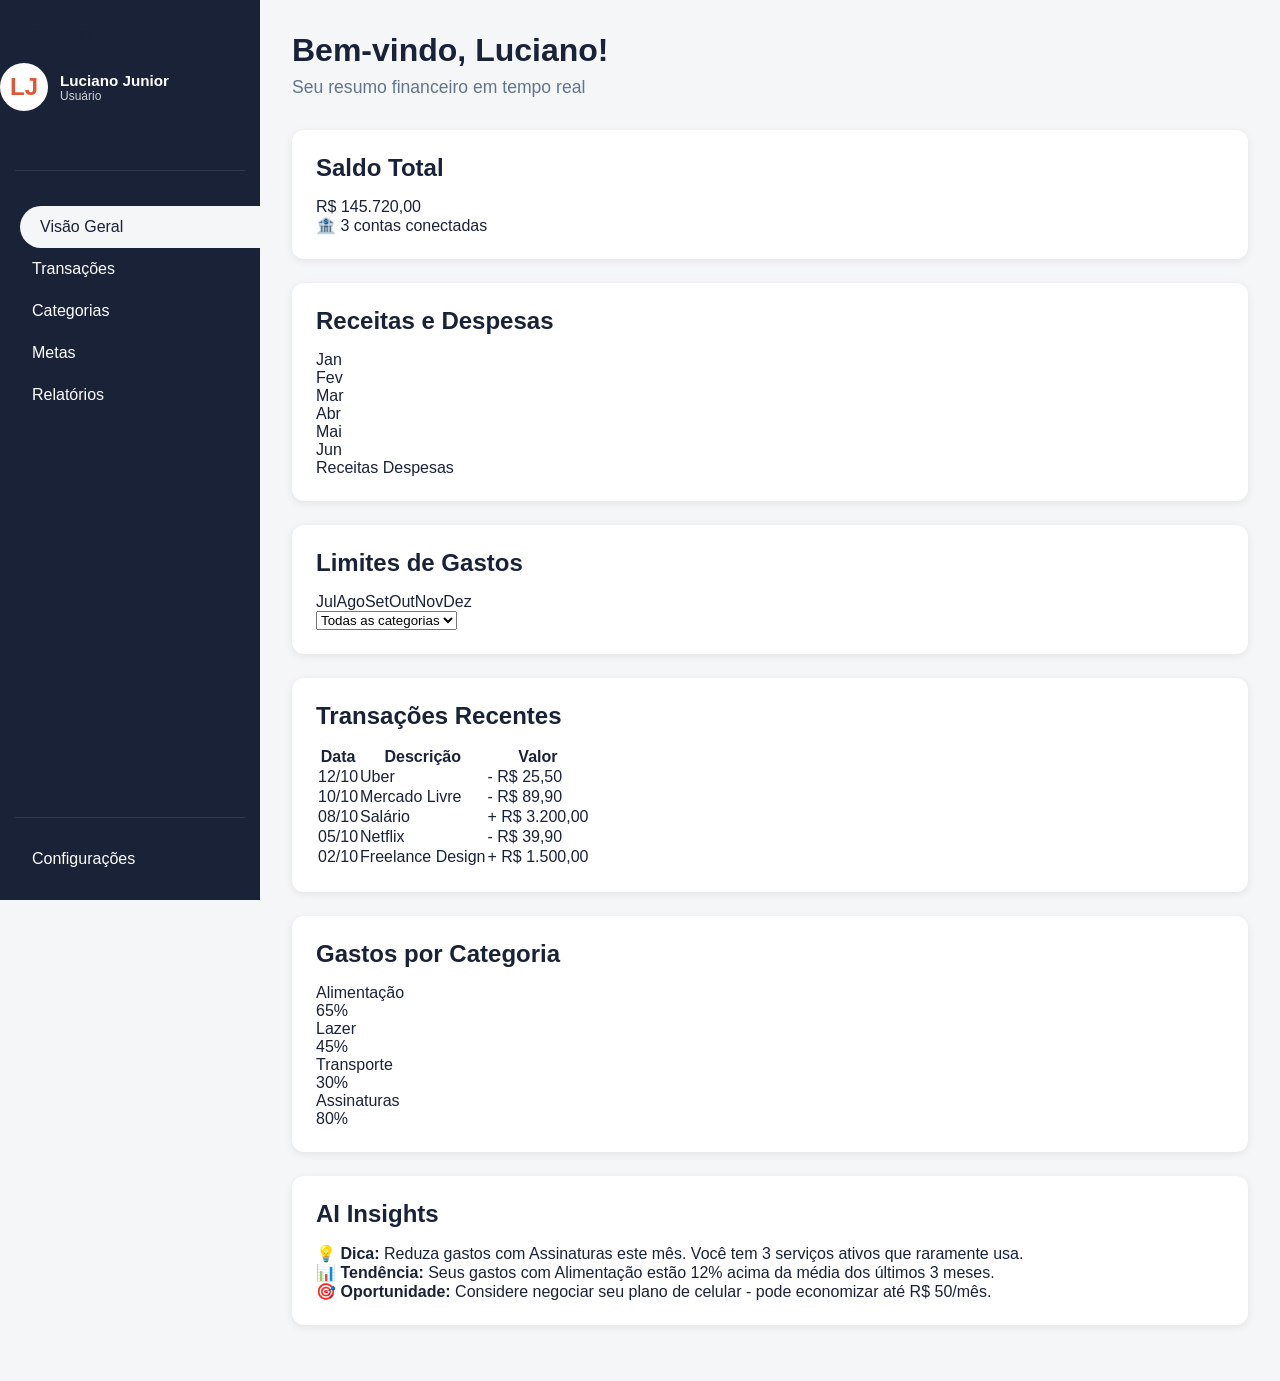
==== index.html @ 6bd1080a "menu completo" ====
<!DOCTYPE html>
<html lang="pt-BR">
<head>
    <meta charset="UTF-8">
    <meta name="viewport" content="width=device-width, initial-scale=1.0">
    <title>OrbitFin - Dashboard</title>
    <link rel='stylesheet' href='https://cdn-uicons.flaticon.com/2.1.0/uicons-bold-rounded/css/uicons-bold-rounded.css'>
    <link rel="stylesheet" href="css/style.css">
</head>
<body>
    <!-- Sidebar -->
    <aside class="sidebar">
        <div class="sidebar-top">
            <div class="logo-container">
                <h2>OrbitFin</h2>
            </div>
            <div class="user-profile">
                <div class="avatar">LJ</div>
                <div class="user-info">
                    <span class="name">Luciano Junior</span>
                    <span class="role">Usuário</span>
                </div>
            </div>
            <hr class="sidebar-divider">
            
            <!-- Menu Principal -->
            <nav class="main-nav">
                <ul>
                    <li><a href="index.html" class="ativo"><i class="fi fi-br-home"></i> Visão Geral</a></li>
                    <li><a href="transacoes.html"><i class="fi fi-br-wallet"></i> Transações</a></li>
                    <li><a href="categorias.html"><i class="fi fi-br-apps"></i> Categorias</a></li>
                    <li><a href="metas.html"><i class="fi fi-br-target"></i> Metas</a></li>
                    <li><a href="relatorios.html"><i class="fi fi-br-chart-line-up"></i> Relatórios</a></li>
                </ul>
            </nav>
        </div>

        <!-- Menu Inferior (Configurações isoladas) -->
        <div class="sidebar-bottom">
            <hr class="sidebar-divider">
            <nav class="footer-nav">
                <ul>
                    <li><a href="configuracoes.html"><i class="fi fi-br-settings"></i> Configurações</a></li>
                </ul>
            </nav>
        </div>
    </aside>

    <!-- Main Content -->
    <main class="content">
        <header class="welcome">
            <h1>Bem-vindo, Luciano!</h1>
            <p>Seu resumo financeiro em tempo real</p>
        </header>

        <!-- Upper Grid (3 columns) -->
        <div class="dashboard-grid">
            <!-- Card 1: Saldo Total -->
            <section class="card">
                <h2>Saldo Total</h2>
                <div class="card-content">
                    <div class="amount">R$ 145.720,00</div>
                    <div class="card-footer">
                        <div class="accounts-connected">
                            <span class="icon">🏦</span>
                            <span class="text">3 contas conectadas</span>
                        </div>
                    </div>
                </div>
            </section>

            <!-- Card 2: Receitas e Despesas (Mini Gráfico) -->
            <section class="card">
                <h2>Receitas e Despesas</h2>
                <div class="card-content">
                    <div class="mini-chart">
                        <div class="chart-bar" style="height: 60%;"></div>
                        <div class="chart-bar" style="height: 30%;"></div>
                        <div class="chart-bar" style="height: 80%;"></div>
                        <div class="chart-bar" style="height: 40%;"></div>
                        <div class="chart-bar" style="height: 70%;"></div>
                        <div class="chart-bar" style="height: 50%;"></div>
                        <div class="chart-label">Jan</div>
                        <div class="chart-label">Fev</div>
                        <div class="chart-label">Mar</div>
                        <div class="chart-label">Abr</div>
                        <div class="chart-label">Mai</div>
                        <div class="chart-label">Jun</div>
                    </div>
                    <div class="chart-legend">
                        <span class="legend-item receita">Receitas</span>
                        <span class="legend-item despesa">Despesas</span>
                    </div>
                </div>
            </section>

            <!-- Card 3: Limites de Gastos -->
            <section class="card">
                <h2>Limites de Gastos</h2>
                <div class="card-content">
                    <div class="mini-line-chart">
                        <div class="chart-point" style="bottom: 20%;"></div>
                        <div class="chart-point" style="bottom: 40%;"></div>
                        <div class="chart-point" style="bottom: 60%;"></div>
                        <div class="chart-point" style="bottom: 50%;"></div>
                        <div class="chart-point" style="bottom: 70%;"></div>
                        <div class="chart-point" style="bottom: 30%;"></div>
                    </div>
                    <div class="chart-labels">
                        <span>Jul</span><span>Ago</span><span>Set</span><span>Out</span><span>Nov</span><span>Dez</span>
                    </div>
                    <div class="category-selector">
                        <select>
                            <option value="todas">Todas as categorias</option>
                            <option value="alimentacao">Alimentação</option>
                            <option value="transporte">Transporte</option>
                            <option value="lazer">Lazer</option>
                        </select>
                    </div>
                </div>
            </section>
        </div>

        <!-- Lower Grid (3 columns / blocos) -->
        <div class="dashboard-grid">
            <!-- Card 4: Transações Recentes -->
            <section class="card">
                <h2>Transações Recentes</h2>
                <div class="card-content">
                    <table class="transactions-table">
                        <thead>
                            <tr>
                                <th>Data</th>
                                <th>Descrição</th>
                                <th>Valor</th>
                            </tr>
                        </thead>
                        <tbody>
                            <tr>
                                <td>12/10</td>
                                <td>Uber</td>
                                <td class="valor-negativo">- R$ 25,50</td>
                            </tr>
                            <tr>
                                <td>10/10</td>
                                <td>Mercado Livre</td>
                                <td class="valor-negativo">- R$ 89,90</td>
                            </tr>
                            <tr>
                                <td>08/10</td>
                                <td>Salário</td>
                                <td class="valor-positivo">+ R$ 3.200,00</td>
                            </tr>
                            <tr>
                                <td>05/10</td>
                                <td>Netflix</td>
                                <td class="valor-negativo">- R$ 39,90</td>
                            </tr>
                            <tr>
                                <td>02/10</td>
                                <td>Freelance Design</td>
                                <td class="valor-positivo">+ R$ 1.500,00</td>
                            </tr>
                        </tbody>
                    </table>
                </div>
            </section>

            <!-- Card 5: Gastos por Categoria -->
            <section class="card">
                <h2>Gastos por Categoria</h2>
                <div class="card-content">
                    <div class="progress-category">
                        <div class="category-label">Alimentação</div>
                        <div class="progress-bar">
                            <div class="progress-fill" style="width: 65%;"></div>
                        </div>
                        <div class="progress-percentage">65%</div>
                    </div>
                    <div class="progress-category">
                        <div class="category-label">Lazer</div>
                        <div class="progress-bar">
                            <div class="progress-fill" style="width: 45%;"></div>
                        </div>
                        <div class="progress-percentage">45%</div>
                    </div>
                    <div class="progress-category">
                        <div class="category-label">Transporte</div>
                        <div class="progress-bar">
                            <div class="progress-fill" style="width: 30%;"></div>
                        </div>
                        <div class="progress-percentage">30%</div>
                    </div>
                    <div class="progress-category">
                        <div class="category-label">Assinaturas</div>
                        <div class="progress-bar">
                            <div class="progress-fill" style="width: 80%;"></div>
                        </div>
                        <div class="progress-percentage">80%</div>
                    </div>
                </div>
            </section>

            <!-- Card 6: AI Insights - Destaque -->
            <section class="card ai-insights">
                <h2>AI Insights</h2>
                <div class="card-content">
                    <p>💡 <strong>Dica:</strong> Reduza gastos com Assinaturas este mês. Você tem 3 serviços ativos que raramente usa.</p>
                    <p>📊 <strong>Tendência:</strong> Seus gastos com Alimentação estão 12% acima da média dos últimos 3 meses.</p>
                    <p>🎯 <strong>Oportunidade:</strong> Considere negociar seu plano de celular - pode economizar até R$ 50/mês.</p>
                </div>
            </section>
        </div>
    </main>
</body>
</html>
---- css/style.css ----
:root {
    --primaria: #E05638;      /* Terracota */
    --secundaria: #1A2238;    /* Azul Marinho */
    --fundo: #F4F6F8;         /* Cinza Claro */
    --branco: #FFFFFF;
    --cinza-claro: #A0AEC0;   /* Cinza claro para links inativos */
}

* {
    margin: 0;
    padding: 0;
    box-sizing: border-box;
}

body {
    display: flex;
    min-height: 100vh;
    background-color: var(--fundo);
    color: var(--secundaria);
    font-family: 'Segoe UI', Tahoma, Geneva, Verdana, sans-serif;
}

/* Sidebar - CORREÇÃO DO LAYOUT */
.sidebar {
    width: 260px;
    position: fixed;
    top: 0;
    left: 0;
    height: 100vh;
    background-color: var(--secundaria);
    display: flex;
    flex-direction: column;
    justify-content: space-between;
    padding: 20px 0;
}

/* Sidebar Top - Logo, Perfil e Menu Principal */
.sidebar-top {
    display: flex;
    flex-direction: column;
    gap: 15px;
}

/* Perfil do Usuário */
.sidebar-top .user-profile {
    display: flex;
    align-items: center;
    gap: 0.75rem;
    margin-bottom: 1.5rem;
}
.sidebar-top .user-profile .avatar {
    width: 48px;
    height: 48px;
    border-radius: 50%;
    background-color: var(--branco);
    display: flex;
    align-items: center;
    justify-content: center;
    color: var(--primaria);
    font-weight: bold;
    font-size: 1.5rem;
}
.sidebar-top .user-profile .user-info {
    display: flex;
    flex-direction: column;
}
.sidebar-top .user-profile .user-info .name {
    font-weight: 600;
    color: var(--branco);
    font-size: 0.95rem;
}
.sidebar-top .user-profile .user-info .role {
    font-size: 0.75rem;
    color: var(--branco);
    opacity: 0.8;
}

/* Divisor da Sidebar */
.sidebar-divider {
    border: none;
    height: 1px;
    background-color: rgba(255,255,255,0.1);
    margin: 20px 15px;
}

/* Menu Principal */
.sidebar-top .main-nav {
    width: 100%;
}
.sidebar-top .main-nav ul {
    list-style: none;
    padding: 0;
    margin: 0;
    width: 100%;
}
.sidebar-top .main-nav li {
    margin-bottom: 0;
}
.sidebar-top .main-nav a {
    display: flex;
    align-items: center;
    gap: 12px;
    color: var(--branco);
    text-decoration: none;
    font-weight: 500;
    font-size: 1rem;
    padding: 12px 20px;
    transition: background-color 0.2s, opacity 0.2s;
    width: 100%;
    box-sizing: border-box;
}
.sidebar-top .main-nav a:hover {
    background-color: rgba(255,255,255,0.1);
    border-radius: 30px 0 0 30px;
}

/* ITEM ATIVO - EFEITE DE RECORTE EDGE-TO-EDGE */
.sidebar-top .main-nav a.ativo {
    background-color: var(--fundo); /* MESMA COR DO BODY */
    color: var(--secundaria);       /* TEXTO E ICONE AZUL MARINHO */
    border-radius: 30px 0 0 30px;  /* ARREDONDADO ESQUERDA, RETO DIREITA */
    margin-left: 20px;              /* MARGEM PARA NAO COLAR NA BORDA ESQUERDA */
    padding: 12px 20px;             /* PADDING INTERNO */
    width: calc(100% - 20px);       /* LARGURA AJUSTADA PARA COMPENSAR MARGEM */
    display: block;
}

/* ICONE DO ITEM ATIVO */
.sidebar-top .main-nav a.ativo::before {
    color: var(--secundaria);
}

/* Sidebar Bottom - Configurações Isolada */
.sidebar-bottom {
    display: flex;
    flex-direction: column;
    padding: 0;
}
.sidebar-bottom .footer-nav {
    width: 100%;
}
.sidebar-bottom .footer-nav ul {
    list-style: none;
    padding: 0;
    margin: 0;
    width: 100%;
}
.sidebar-bottom .footer-nav li {
    margin-bottom: 0;
}
.sidebar-bottom .footer-nav a {
    display: flex;
    align-items: center;
    gap: 12px;
    color: var(--branco);
    text-decoration: none;
    font-weight: 500;
    font-size: 1rem;
    padding: 12px 20px;
    border-radius: 30px 0 0 30px;
    transition: background-color 0.2s, opacity 0.2s;
    width: 100%;
    box-sizing: border-box;
}
.sidebar-bottom .footer-nav a:hover {
    background-color: rgba(255,255,255,0.1);
}

/* Conteúdo Principal - CORREÇÃO DA SOBREPOSICAO */
.content {
    flex: 1;
    margin-left: 260px; /* MARGEM IGUAL A LARGURA DA SIDEBAR */
    padding: 2rem;
    width: calc(100% - 260px);
    box-sizing: border-box;
}

/* Cabeçalho de boas-vindas */
.welcome {
    margin-bottom: 2rem;
}
.welcome h1 {
    font-size: 2rem;
    color: var(--secundaria);
    margin-bottom: 0.5rem;
}
.welcome p {
    color: #64748b; /* cinza médio para subtítulo */
    font-size: 1.1rem;
}

/* Cards genéricos */
.card {
    background: var(--branco);
    border-radius: 12px;
    box-shadow: 0 2px 8px rgba(0,0,0,0.08);
    padding: 1.5rem;
    margin-bottom: 1.5rem;
}
.card h2 {
    color: var(--secundaria);
    margin-bottom: 1rem;
    font-size: 1.5rem;
}

/* Botão Primário */
.btn-primary {
    display: inline-block;
    padding: 0.75rem 1.5rem;
    background-color: var(--primaria);
    color: var(--branco);
    border-radius: 8px;
    font-weight: 600;
    cursor: pointer;
    text-decoration: none;
    transition: background-color 0.2s, transform 0.1s;
}
.btn-primary:hover {
    background-color: #d0482e;
    transform: translateY(-2px);
}

/* Responsividade básica */
@media (max-width: 768px) {
    .sidebar {
        width: 200px;
    }
    .content {
        margin-left: 200px;
        width: calc(100% - 200px);
        padding: 1.5rem;
    }
    .sidebar-top,
    .sidebar-bottom {
        padding-left: 0;
        padding-right: 0;
    }
    .sidebar-top .main-nav a.ativo {
        margin-left: 15px;
        padding: 10px 15px;
        width: calc(100% - 15px);
    }
    .sidebar-top .main-nav a:hover,
    .sidebar-bottom .footer-nav a:hover {
        border-radius: 30px 0 0 30px;
    }
}
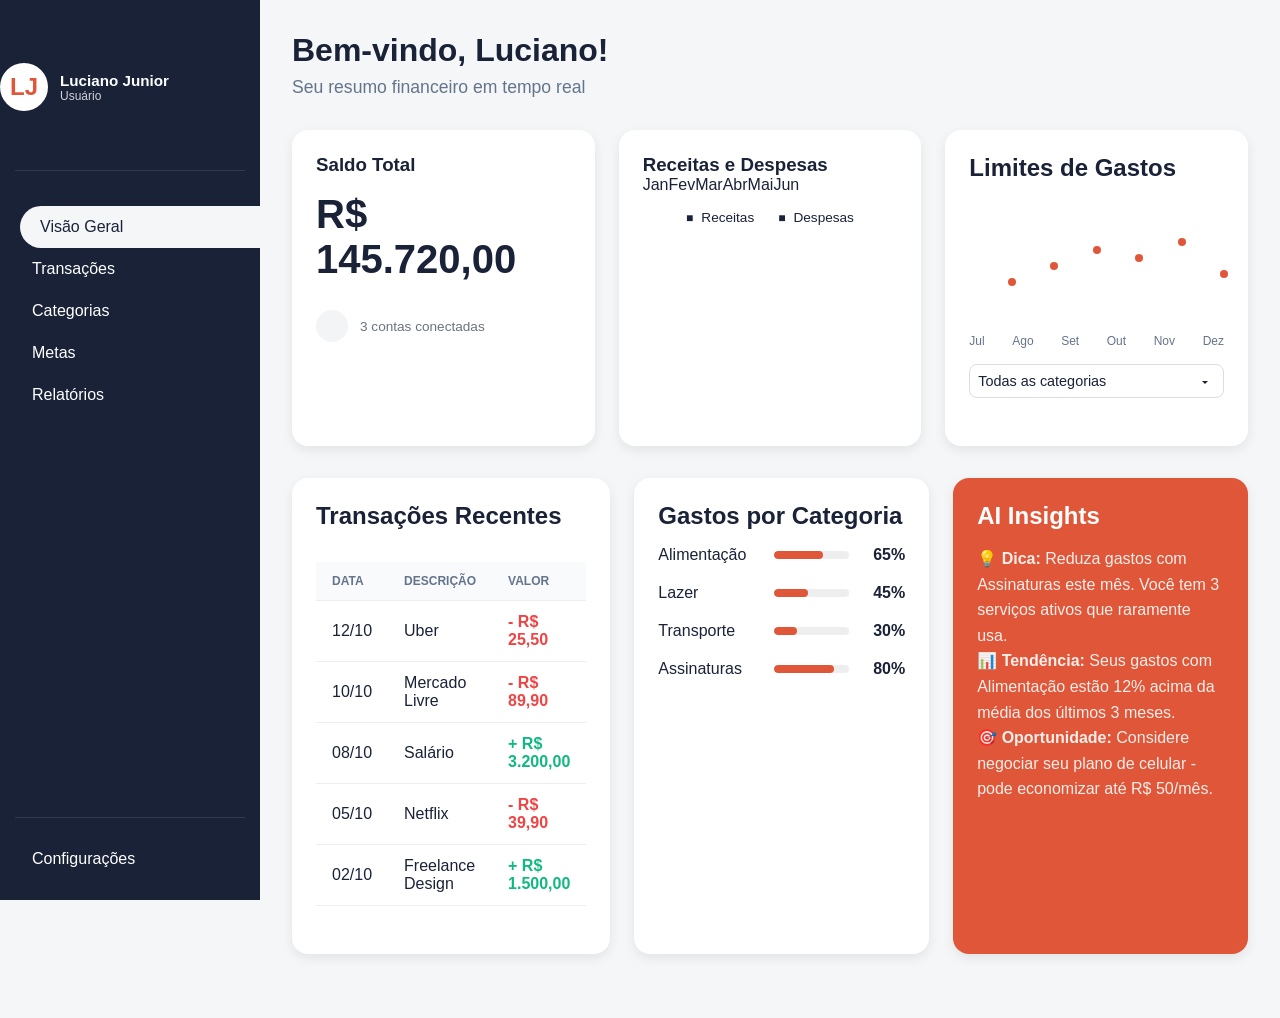
==== commit cfedb59c: "salto total do visão geral" ====
--- a/index.html
+++ b/index.html
@@ -56,42 +56,48 @@
         <!-- Upper Grid (3 columns) -->
         <div class="dashboard-grid">
             <!-- Card 1: Saldo Total -->
-            <section class="card">
-                <h2>Saldo Total</h2>
-                <div class="card-content">
-                    <div class="amount">R$ 145.720,00</div>
-                    <div class="card-footer">
-                        <div class="accounts-connected">
-                            <span class="icon">🏦</span>
-                            <span class="text">3 contas conectadas</span>
-                        </div>
-                    </div>
-                </div>
-            </section>
-
-            <!-- Card 2: Receitas e Despesas (Mini Gráfico) -->
-            <section class="card">
-                <h2>Receitas e Despesas</h2>
-                <div class="card-content">
-                    <div class="mini-chart">
-                        <div class="chart-bar" style="height: 60%;"></div>
-                        <div class="chart-bar" style="height: 30%;"></div>
-                        <div class="chart-bar" style="height: 80%;"></div>
-                        <div class="chart-bar" style="height: 40%;"></div>
-                        <div class="chart-bar" style="height: 70%;"></div>
-                        <div class="chart-bar" style="height: 50%;"></div>
-                        <div class="chart-label">Jan</div>
-                        <div class="chart-label">Fev</div>
-                        <div class="chart-label">Mar</div>
-                        <div class="chart-label">Abr</div>
-                        <div class="chart-label">Mai</div>
-                        <div class="chart-label">Jun</div>
-                    </div>
-                    <div class="chart-legend">
-                        <span class="legend-item receita">Receitas</span>
-                        <span class="legend-item despesa">Despesas</span>
-                    </div>
-                </div>
+            <section class="card saldo-total-card">
+                <h3>Saldo Total</h3>
+                <p class="valor">R$ 145.720,00</p>
+                <div class="bancos-conectados">
+                    <div class="banco-badge">
+                        <i class="fi fi-br-wallet"></i>
+                    </div>
+                    <span class="texto-contas">3 contas conectadas</span>
+                </div>
+                <!-- Barra divisoria laranja de ponta a ponta -->
+                <div class="card-bottom-bar"></div>
+            </section>
+
+            <!-- Card 2: Receitas e Despesas -->
+            <section class="card chart-card">
+                <h3>Receitas e Despesas</h3>
+                
+                <!-- Área do Gráfico de Barras -->
+                <div class="chart-container">
+                    <div class="bars-wrapper">
+                        <!-- Barras simuladas para os meses -->
+                        <div class="bar-group"><div class="bar receita" style="height: 70%;"></div><div class="bar despesa" style="height: 40%;"></div></div>
+                        <div class="bar-group"><div class="bar receita" style="height: 50%;"></div><div class="bar despesa" style="height: 30%;"></div></div>
+                        <div class="bar-group"><div class="bar receita" style="height: 90%;"></div><div class="bar despesa" style="height: 60%;"></div></div>
+                        <div class="bar-group"><div class="bar receita" style="height: 60%;"></div><div class="bar despesa" style="height: 45%;"></div></div>
+                        <div class="bar-group"><div class="bar receita" style="height: 80%;"></div><div class="bar despesa" style="height: 50%;"></div></div>
+                        <div class="bar-group"><div class="bar receita" style="height: 65%;"></div><div class="bar despesa" style="height: 35%;"></div></div>
+                    </div>
+                    <!-- Legenda dos meses posicionada corretamente abaixo das barras -->
+                    <div class="chart-months">
+                        <span>Jan</span><span>Fev</span><span>Mar</span><span>Abr</span><span>Mai</span><span>Jun</span>
+                    </div>
+                </div>
+
+                <!-- Legenda de Cores -->
+                <div class="chart-legend">
+                    <div class="legend-item"><span class="dot receita-dot"></span> Receitas</div>
+                    <div class="legend-item"><span class="dot despesa-dot"></span> Despesas</div>
+                </div>
+
+                <!-- Barra inferior padrão do OrbitFin -->
+                <div class="card-bottom-bar"></div>
             </section>
 
             <!-- Card 3: Limites de Gastos -->
--- a/css/style.css
+++ b/css/style.css
@@ -4,6 +4,9 @@
     --fundo: #F4F6F8;         /* Cinza Claro */
     --branco: #FFFFFF;
     --cinza-claro: #A0AEC0;   /* Cinza claro para links inativos */
+    --cinza-escuro: #64748b;  /* Cinza médio para texto secundário */
+    --verde: #10B981;         /* Verde para valores positivos */
+    --vermelho: #EF4444;      /* Vermelho para valores negativos */
 }
 
 * {
@@ -185,42 +188,257 @@
     margin-bottom: 0.5rem;
 }
 .welcome p {
-    color: #64748b; /* cinza médio para subtítulo */
+    color: var(--cinza-escuro);
     font-size: 1.1rem;
 }
 
 /* Cards genéricos */
 .card {
     background: var(--branco);
-    border-radius: 12px;
-    box-shadow: 0 2px 8px rgba(0,0,0,0.08);
+    border-radius: 16px;
+    box-shadow: 0 4px 12px rgba(0,0,0,0.08);
     padding: 1.5rem;
     margin-bottom: 1.5rem;
+    height: 100%;
+    display: flex;
+    flex-direction: column;
 }
 .card h2 {
     color: var(--secundaria);
     margin-bottom: 1rem;
     font-size: 1.5rem;
-}
-
-/* Botão Primário */
-.btn-primary {
-    display: inline-block;
-    padding: 0.75rem 1.5rem;
+    display: flex;
+    align-items: center;
+    gap: 0.5rem;
+}
+
+/* AI Insights Card - Destaque com cor primária */
+.card.ai-insights {
+    background: var(--primaria);
+    color: var(--branco);
+}
+.card.ai-insights h2 {
+    color: var(--branco);
+}
+.card.ai-insights p {
+    color: var(--branco);
+    opacity: 0.9;
+    line-height: 1.6;
+}
+
+/* Dashboard Grid */
+.dashboard-grid {
+    display: grid;
+    grid-template-columns: repeat(3, 1fr);
+    gap: 24px;
+    margin-bottom: 2rem;
+}
+
+/* Card Content */
+.card-content {
+    flex: 1;
+    display: flex;
+    flex-direction: column;
+}
+
+/* Card 1: Saldo Total - ESTILOS SIMPLIFICADOS SOLICITADOS */
+.saldo-total-card .valor {
+    font-size: 2.5rem;
+    font-weight: bold;
+    color: var(--secundaria);
+    margin: 1rem 0;
+}
+.bancos-conectados {
+    display: flex;
+    align-items: center;
+    gap: 12px;
+    margin-top: 12px;
+}
+.banco-badge {
+    width: 32px;
+    height: 32px;
+    border-radius: 50%;
+    background-color: #F3F4F6;
+    display: flex;
+    align-items: center;
+    justify-content: center;
+    color: #1A2238;
+    font-size: 0.9rem;
+}
+.banco-badge i {
+    display: flex;
+    align-items: center;
+    justify-content: center;
+    line-height: 1;
+}
+.texto-contas {
+    font-size: 0.85rem;
+    color: #6B7280;
+    font-weight: 500;
+}
+
+/* Card 2: Mini Gráfico de Barras */
+.mini-chart {
+    display: flex;
+    height: 80px;
+    gap: 4px;
+    align-items: flex-end;
+    margin: 1.5rem 0;
+}
+.chart-bar {
     background-color: var(--primaria);
-    color: var(--branco);
+    flex: 1;
+    border-radius: 4px 4px 0 0;
+}
+.chart-label {
+    text-align: center;
+    font-size: 0.75rem;
+    color: var(--cinza-escuro);
+    margin-top: 0.5rem;
+    flex: 1;
+}
+.chart-legend {
+    display: flex;
+    justify-content: center;
+    gap: 1.5rem;
+    margin-top: 1rem;
+    font-size: 0.85rem;
+}
+.legend-item {
+    display: flex;
+    align-items: center;
+    gap: 0.25rem;
+}
+.legend-item.receita {
+    color: var(--verde);
+}
+.legend-item.despesa {
+    color: var(--vermelho);
+}
+.legend-item::before {
+    content: "■";
+    font-size: 0.75rem;
+}
+
+/* Card 3: Mini Gráfico de Linha */
+.mini-line-chart {
+    position: relative;
+    height: 80px;
+    margin: 1.5rem 0;
+}
+.chart-point {
+    position: absolute;
+    left: 0;
+    width: 8px;
+    height: 8px;
+    background-color: var(--primaria);
+    border-radius: 50%;
+    transform: translateX(-50%);
+}
+.chart-point:nth-child(1) { left: 16.66%; }
+.chart-point:nth-child(2) { left: 33.33%; }
+.chart-point:nth-child(3) { left: 50%; }
+.chart-point:nth-child(4) { left: 66.66%; }
+.chart-point:nth-child(5) { left: 83.33%; }
+.chart-point:nth-child(6) { left: 100%; }
+.chart-labels {
+    display: flex;
+    justify-content: space-between;
+    margin-top: 0.5rem;
+    font-size: 0.75rem;
+    color: var(--cinza-escuro);
+}
+.category-selector {
+    margin-top: 1rem;
+}
+.category-selector select {
+    width: 100%;
+    padding: 0.5rem;
+    border: 1px solid #ddd;
     border-radius: 8px;
+    background-color: var(--branco);
+    color: var(--secundaria);
+    font-size: 0.9rem;
+    appearance: none;
+    background-image: url("data:image/svg+xml,%3Csvg xmlns='http://www.w3.org/2000/svg' width='12' height='12' viewBox='0 0 12 12'%3E%3Cpath fill='%231A2238' d='M6 9l3-3H3z'/%3E%3C/svg%3E");
+    background-repeat: no-repeat;
+    background-position: right 0.75rem center;
+    background-size: 0.75rem;
+}
+
+/* Card 4: Transações Recentes */
+.transactions-table {
+    width: 100%;
+    border-collapse: collapse;
+    margin-top: 1rem;
+}
+.transactions-table th,
+.transactions-table td {
+    padding: 0.75rem 1rem;
+    text-align: left;
+    border-bottom: 1px solid #eee;
+}
+.transactions-table th {
+    background-color: #f8fafc;
     font-weight: 600;
-    cursor: pointer;
-    text-decoration: none;
-    transition: background-color 0.2s, transform 0.1s;
-}
-.btn-primary:hover {
-    background-color: #d0482e;
-    transform: translateY(-2px);
+    color: var(--cinza-escuro);
+    text-transform: uppercase;
+    font-size: 0.75rem;
+}
+.transactions-table tbody tr:hover {
+    background-color: #f8fafc;
+}
+.transactions-table .valor-positivo {
+    color: var(--verde);
+    font-weight: 600;
+}
+.transactions-table .valor-negativo {
+    color: var(--vermelho);
+    font-weight: 600;
+}
+
+/* Card 5: Gastos por Categoria */
+.progress-category {
+    display: flex;
+    align-items: center;
+    margin-bottom: 1.25rem;
+}
+.progress-category:last-child {
+    margin-bottom: 0;
+}
+.category-label {
+    min-width: 100px;
+    font-weight: 500;
+    color: var(--secundaria);
+}
+.progress-bar {
+    flex: 1;
+    height: 8px;
+    background-color: #eee;
+    border-radius: 4px;
+    overflow: hidden;
+    margin: 0 1rem;
+}
+.progress-fill {
+    height: 100%;
+    background-color: var(--primaria);
+    border-radius: 4px;
+    transition: width 0.3s ease;
+}
+.progress-percentage {
+    min-width: 40px;
+    text-align: right;
+    font-weight: 600;
+    color: var(--secundaria);
 }
 
 /* Responsividade básica */
+@media (max-width: 1024px) {
+    .dashboard-grid {
+        grid-template-columns: repeat(2, 1fr);
+    }
+}
+
 @media (max-width: 768px) {
     .sidebar {
         width: 200px;
@@ -230,6 +448,9 @@
         width: calc(100% - 200px);
         padding: 1.5rem;
     }
+    .dashboard-grid {
+        grid-template-columns: 1fr;
+    }
     .sidebar-top,
     .sidebar-bottom {
         padding-left: 0;
@@ -244,4 +465,10 @@
     .sidebar-bottom .footer-nav a:hover {
         border-radius: 30px 0 0 30px;
     }
+    .amount {
+        font-size: 2rem;
+    }
+    .saldo-total-card .valor {
+        font-size: 2rem;
+    }
 }
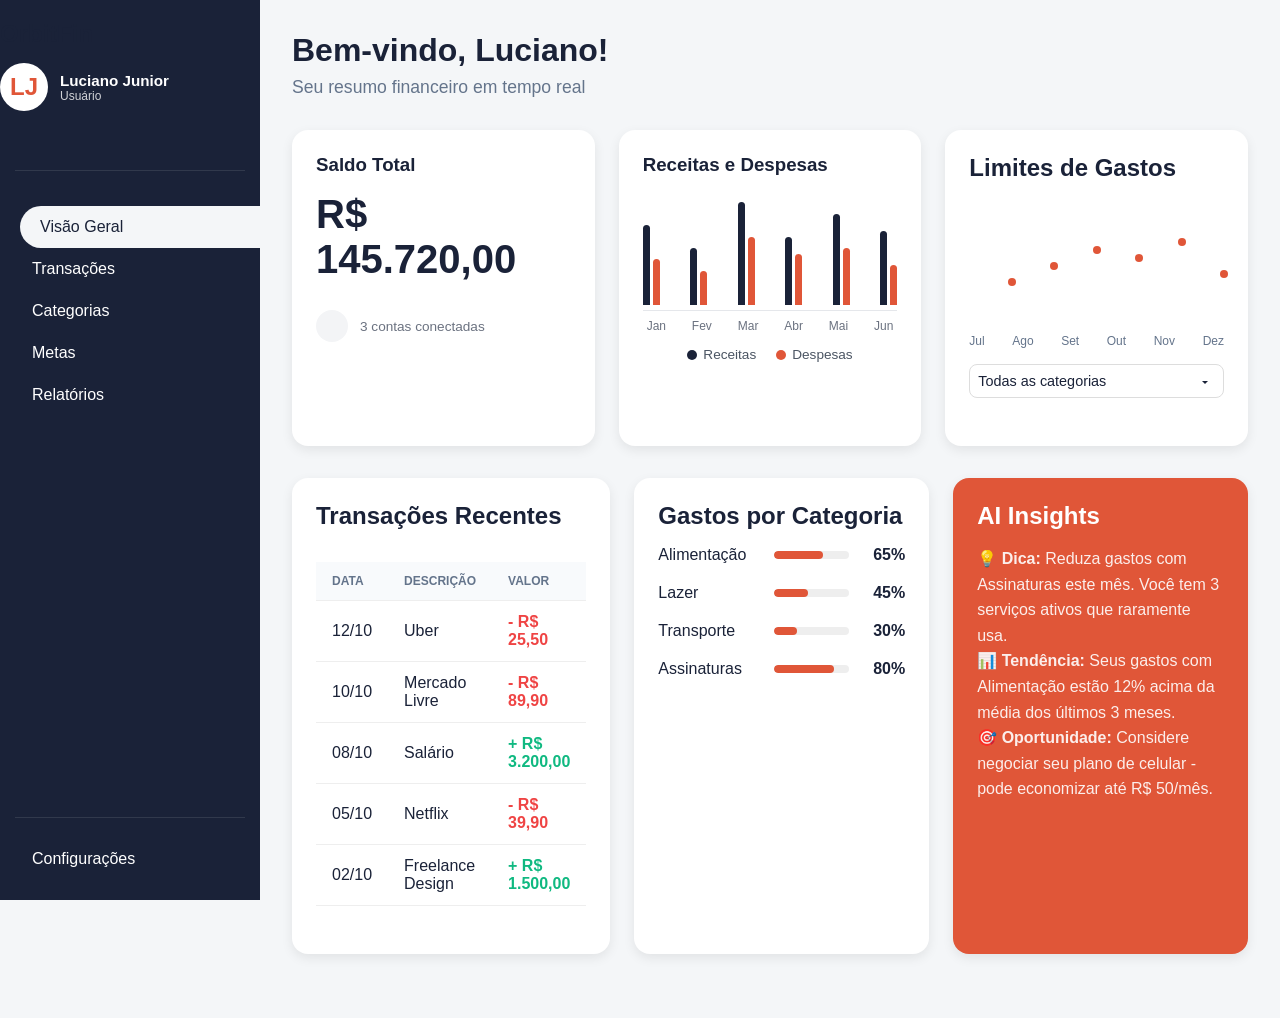
==== commit 6506af57: "reiceita e despesas em visão" ====
--- a/index.html
+++ b/index.html
@@ -73,10 +73,8 @@
             <section class="card chart-card">
                 <h3>Receitas e Despesas</h3>
                 
-                <!-- Área do Gráfico de Barras -->
                 <div class="chart-container">
                     <div class="bars-wrapper">
-                        <!-- Barras simuladas para os meses -->
                         <div class="bar-group"><div class="bar receita" style="height: 70%;"></div><div class="bar despesa" style="height: 40%;"></div></div>
                         <div class="bar-group"><div class="bar receita" style="height: 50%;"></div><div class="bar despesa" style="height: 30%;"></div></div>
                         <div class="bar-group"><div class="bar receita" style="height: 90%;"></div><div class="bar despesa" style="height: 60%;"></div></div>
@@ -84,19 +82,16 @@
                         <div class="bar-group"><div class="bar receita" style="height: 80%;"></div><div class="bar despesa" style="height: 50%;"></div></div>
                         <div class="bar-group"><div class="bar receita" style="height: 65%;"></div><div class="bar despesa" style="height: 35%;"></div></div>
                     </div>
-                    <!-- Legenda dos meses posicionada corretamente abaixo das barras -->
                     <div class="chart-months">
                         <span>Jan</span><span>Fev</span><span>Mar</span><span>Abr</span><span>Mai</span><span>Jun</span>
                     </div>
                 </div>
 
-                <!-- Legenda de Cores -->
                 <div class="chart-legend">
                     <div class="legend-item"><span class="dot receita-dot"></span> Receitas</div>
                     <div class="legend-item"><span class="dot despesa-dot"></span> Despesas</div>
                 </div>
 
-                <!-- Barra inferior padrão do OrbitFin -->
                 <div class="card-bottom-bar"></div>
             </section>
 
--- a/css/style.css
+++ b/css/style.css
@@ -277,50 +277,70 @@
     font-weight: 500;
 }
 
-/* Card 2: Mini Gráfico de Barras */
-.mini-chart {
-    display: flex;
-    height: 80px;
-    gap: 4px;
+/* Card 2: Receitas e Despesas - CORREÇÃO URGENTE DO GRÁFICO */
+.chart-card {
+    position: relative;
+    padding-bottom: 36px !important;
+    overflow: hidden;
+}
+.chart-container {
+    margin-top: 15px;
+}
+.bars-wrapper {
+    display: flex;
+    justify-content: space-between;
     align-items: flex-end;
-    margin: 1.5rem 0;
-}
-.chart-bar {
-    background-color: var(--primaria);
-    flex: 1;
+    height: 120px;
+    padding-bottom: 5px;
+    border-bottom: 1px solid #E5E7EB;
+}
+.bar-group {
+    display: flex;
+    gap: 3px;
+    align-items: flex-end;
+    height: 100%;
+}
+.bar {
+    width: 7px;
     border-radius: 4px 4px 0 0;
 }
-.chart-label {
-    text-align: center;
+.bar.receita {
+    background-color: #1A2238;
+}
+.bar.despesa {
+    background-color: #E05638;
+}
+.chart-months {
+    display: flex;
+    justify-content: space-between;
     font-size: 0.75rem;
-    color: var(--cinza-escuro);
-    margin-top: 0.5rem;
-    flex: 1;
+    color: #6B7280;
+    margin-top: 8px;
+    padding: 0 4px;
 }
 .chart-legend {
     display: flex;
+    gap: 20px;
+    margin-top: 14px;
     justify-content: center;
-    gap: 1.5rem;
-    margin-top: 1rem;
     font-size: 0.85rem;
+    color: #4B5563;
 }
 .legend-item {
     display: flex;
     align-items: center;
-    gap: 0.25rem;
-}
-.legend-item.receita {
-    color: var(--verde);
-}
-.legend-item.despesa {
-    color: var(--vermelho);
-}
-.legend-item::before {
-    content: "■";
-    font-size: 0.75rem;
-}
-
-/* Card 3: Mini Gráfico de Linha */
+    gap: 6px;
+}
+.dot {
+    width: 10px;
+    height: 10px;
+    border-radius: 50%;
+    display: inline-block;
+}
+.receita-dot { background-color: #1A2238; }
+.despesa-dot { background-color: #E05638; }
+
+/* Card 3: Limites de Gastos */
 .mini-line-chart {
     position: relative;
     height: 80px;
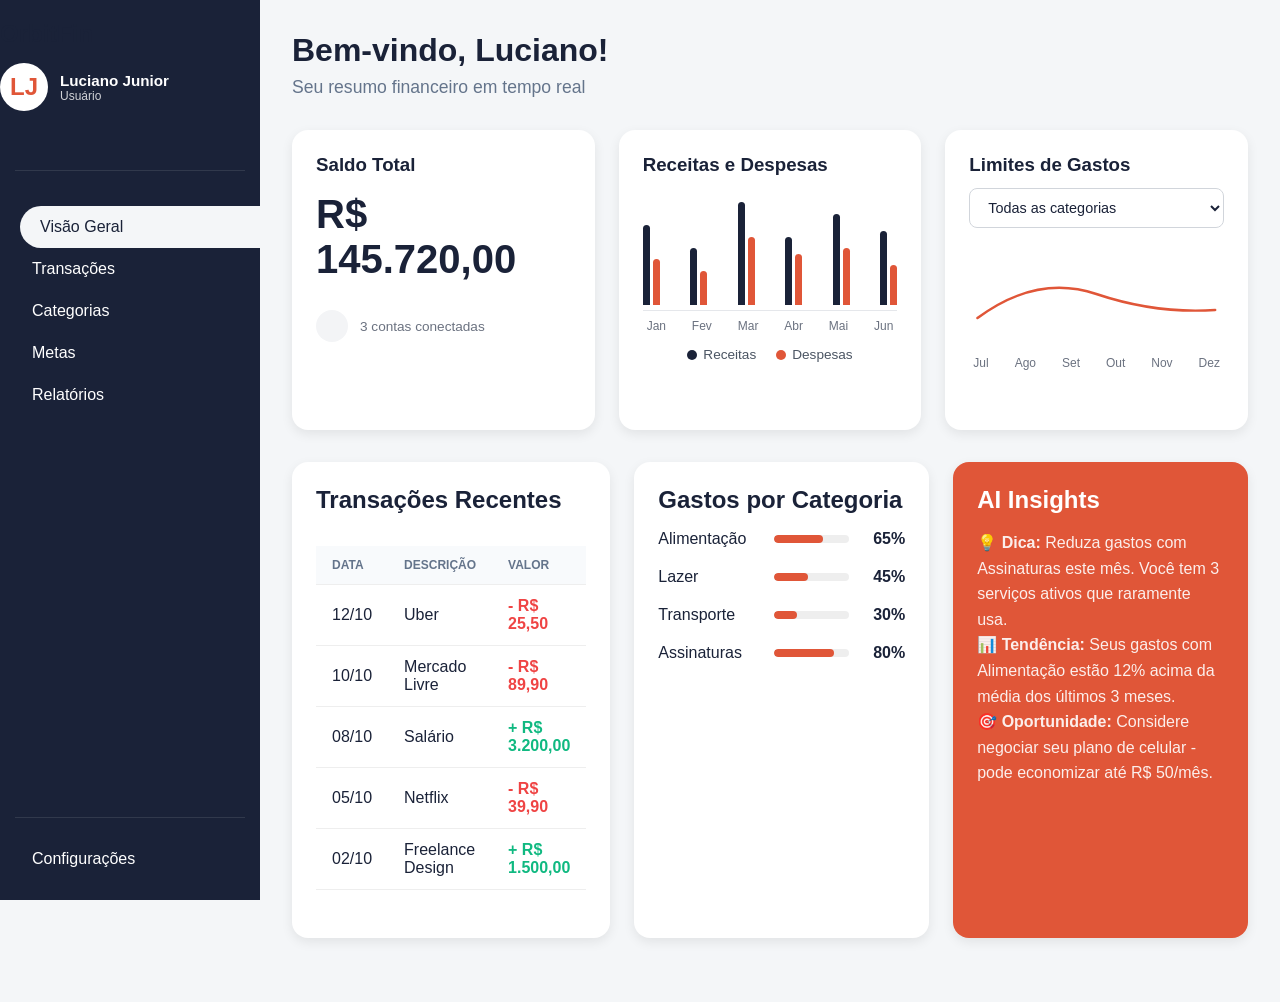
==== commit 429b31f7: "refiz o limites de gastos" ====
--- a/index.html
+++ b/index.html
@@ -95,31 +95,52 @@
                 <div class="card-bottom-bar"></div>
             </section>
 
-            <!-- Card 3: Limites de Gastos -->
-            <section class="card">
-                <h2>Limites de Gastos</h2>
-                <div class="card-content">
-                    <div class="mini-line-chart">
-                        <div class="chart-point" style="bottom: 20%;"></div>
-                        <div class="chart-point" style="bottom: 40%;"></div>
-                        <div class="chart-point" style="bottom: 60%;"></div>
-                        <div class="chart-point" style="bottom: 50%;"></div>
-                        <div class="chart-point" style="bottom: 70%;"></div>
-                        <div class="chart-point" style="bottom: 30%;"></div>
-                    </div>
-                    <div class="chart-labels">
-                        <span>Jul</span><span>Ago</span><span>Set</span><span>Out</span><span>Nov</span><span>Dez</span>
-                    </div>
-                    <div class="category-selector">
-                        <select>
-                            <option value="todas">Todas as categorias</option>
-                            <option value="alimentacao">Alimentação</option>
-                            <option value="transporte">Transporte</option>
-                            <option value="lazer">Lazer</option>
-                        </select>
-                    </div>
-                </div>
-            </section>
+                                                <!-- Card 3: Limites de Gastos -->
+            <section class="card limits-card">
+                <h3>Limites de Gastos</h3>
+                
+                <!-- Seletor de Categorias -->
+                <div class="filter-container">
+                    <select id="categorySelect" onchange="updateChart()">
+                        <option value="all">Todas as categorias</option>
+                        <option value="lazer">Lazer</option>
+                        <option value="alimentacao">Alimentação</option>
+                        <option value="transporte">Transporte</option>
+                    </select>
+                </div>
+
+                <!-- Gráfico de Linha (Apenas o SVG limpo, sem pontos) -->
+                <div class="line-chart-container">
+                    <svg class="line-svg" viewBox="0 0 300 100" preserveAspectRatio="none">
+                        <path id="chartPath" d="M 10,75 Q 80,20 150,45 T 290,65" fill="none" stroke="#E05638" stroke-width="3" stroke-linecap="round" />
+                    </svg>
+                </div>
+
+                <!-- Meses do Rodapé -->
+                <div class="chart-months">
+                    <span>Jul</span><span>Ago</span><span>Set</span><span>Out</span><span>Nov</span><span>Dez</span>
+                </div>
+
+                <!-- Barra inferior padrão do OrbitFin -->
+                <div class="card-bottom-bar"></div>
+            </section>
+
+            <script>
+                function updateChart() {
+                    const select = document.getElementById('categorySelect').value;
+                    const path = document.getElementById('chartPath');
+                    
+                    if (select === 'lazer') {
+                        path.setAttribute('d', 'M 10,80 Q 80,30 150,60 T 290,30');
+                    } else if (select === 'alimentacao') {
+                        path.setAttribute('d', 'M 10,30 Q 80,80 150,30 T 290,70');
+                    } else if (select === 'transporte') {
+                        path.setAttribute('d', 'M 10,60 Q 80,40 150,50 T 290,40');
+                    } else {
+                        path.setAttribute('d', 'M 10,75 Q 80,20 150,45 T 290,65');
+                    }
+                }
+            </script>
         </div>
 
         <!-- Lower Grid (3 columns / blocos) -->
--- a/css/style.css
+++ b/css/style.css
@@ -491,4 +491,90 @@
     .saldo-total-card .valor {
         font-size: 2rem;
     }
-}+}
+/* Limits of Expenses Card - Interactivity */
+.limits-card {
+    position: relative;
+    padding-bottom: 36px !important;
+    overflow: hidden;
+}
+.filter-container {
+    margin-top: 12px;
+    margin-bottom: 15px;
+}
+.filter-container select {
+    width: 100%;
+    padding: 10px 14px;
+    border: 1px solid #D1D5DB;
+    border-radius: 8px;
+    background-color: #FFFFFF;
+    color: #1A2238;
+    font-size: 0.9rem;
+    outline: none;
+    cursor: pointer;
+}
+.line-chart-container {
+    position: relative;
+    height: 90px;
+    margin-top: 10px;
+}
+.line-svg {
+    width: 100%;
+    height: 100%;
+    overflow: visible;
+}
+#chartPath {
+    transition: d 0.4s ease-in-out; /* Animação suave ao trocar de categoria */
+}
+.chart-points {
+    position: absolute;
+    top: 0;
+    left: 0;
+    width: 100%;
+    height: 100%;
+    pointer-events: none;
+}
+.point {
+    position: absolute;
+    width: 8px;
+    height: 8px;
+    background-color: #E05638;
+    border-radius: 50%;
+    transform: translate(-50%, 50%);
+}
+
+/* Limits of Expenses Card - Clean SVG */
+.limits-card {
+    position: relative;
+    padding-bottom: 36px !important;
+    overflow: hidden;
+}
+.filter-container {
+    margin-top: 12px;
+    margin-bottom: 20px;
+}
+.filter-container select {
+    width: 100%;
+    padding: 10px 14px;
+    border: 1px solid #D1D5DB;
+    border-radius: 8px;
+    background-color: #FFFFFF;
+    color: #1A2238;
+    font-size: 0.9rem;
+    outline: none;
+    cursor: pointer;
+}
+.line-chart-container {
+    position: relative;
+    height: 80px;
+    margin-top: 10px;
+    margin-bottom: 10px;
+}
+.line-svg {
+    width: 100%;
+    height: 100%;
+    overflow: visible;
+}
+#chartPath {
+    transition: d 0.4s ease-in-out;
+}
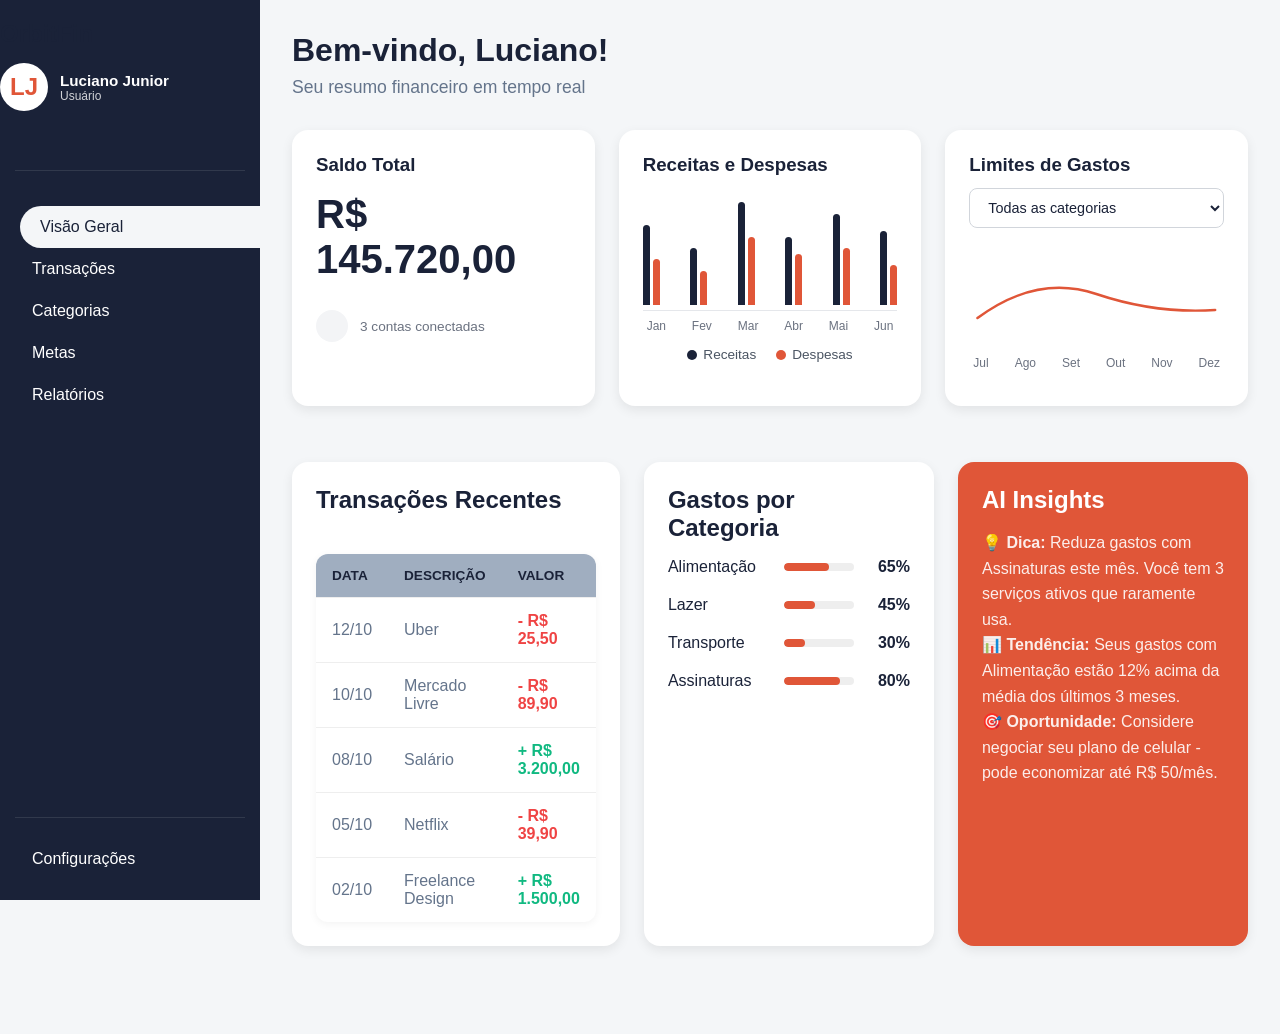
==== commit beacee28: "organizei transações, e cagetorias" ====
--- a/index.html
+++ b/index.html
@@ -1,3 +1,4 @@
+
 <!DOCTYPE html>
 <html lang="pt-BR">
 <head>
--- a/css/style.css
+++ b/css/style.css
@@ -578,3 +578,460 @@
 #chartPath {
     transition: d 0.4s ease-in-out;
 }
+
+/* Transaction Table Styles */
+.transactions-table {
+    width: 100%;
+    border-collapse: separate;
+    border-spacing: 0;
+    margin-top: 1.5rem;
+    background: var(--branco);
+    border-radius: 12px;
+    overflow: hidden;
+    box-shadow: 0 2px 8px rgba(0,0,0,0.05);
+}
+.transactions-table th {
+    background-color: var(--cinza-claro);
+    color: var(--secundaria);
+    font-weight: 600;
+    text-align: left;
+    padding: 14px 16px;
+    text-transform: uppercase;
+    font-size: 0.85rem;
+}
+.transactions-table td {
+    padding: 14px 16px;
+    border-bottom: 1px solid #eee;
+    color: var(--cinza-escuro);
+}
+.transactions-table tbody tr:last-child td {
+    border-bottom: none;
+}
+.transactions-table tbody tr:hover {
+    background-color: #f8fafc;
+}
+.category-tag {
+    display: inline-block;
+    padding: 2px 8px;
+    border-radius: 12px;
+    font-size: 0.75rem;
+    font-weight: 500;
+    text-transform: capitalize;
+}
+.category-tag.transporte { background: #e0f2fe; color: #0284c7; }
+.category-tag.alimentacao { background: #fef3c7; color: #b45309; }
+.category-tag.lazer { background: #fce7f3; color: #be185d; }
+.category-tag.assinatura { background: #e0e7ff; color: #4338ca; }
+.category-tag.salario { background: #dcfce7; color: #166534; }
+/* Action buttons in table */
+.transactions-table .action-btn {
+    display: inline-block;
+    padding: 2px 6px;
+    border-radius: 6px;
+    text-decoration: none;
+    font-size: 0.75rem;
+    margin: 0 2px;
+}
+.transactions-table .action-btn.small { padding: 1px 4px; font-size: 0.7rem; }
+/* Filters and actions bar */
+.actions-filters {
+    display: flex;
+    justify-content: space-between;
+    flex-wrap: wrap;
+    gap: 1rem;
+    margin-bottom: 1.5rem;
+}
+.actions-left .action-btn {
+    display: inline-flex;
+    align-items: center;
+    gap: 6px;
+    padding: 10px 16px;
+    border-radius: 10px;
+    text-decoration: none;
+    font-weight: 500;
+    margin-right: 0.5rem;
+    transition: background-color 0.2s;
+}
+.actions-left .nova-receita {
+    background: var(--primaria);
+    color: var(--branco);
+}
+.actions-left .nova-receita:hover { background: #c4452e; }
+.actions-left .nova-despesa {
+    background: var(--secundaria);
+    color: var(--branco);
+}
+.actions-left .nova-despesa:hover { background: #151c2e; }
+.filters-right {
+    display: flex;
+    gap: 1rem;
+    flex-wrap: wrap;
+}
+.filter-input {
+    display: flex;
+    flex-direction: column;
+    min-width: 140px;
+}
+.filter-input label {
+    margin-bottom: 4px;
+    font-weight: 500;
+    color: var(--cinza-escuro);
+    font-size: 0.85rem;
+}
+.filter-input input,
+.filter-input select {
+    padding: 8px 10px;
+    border: 1px solid #D1D5DB;
+    border-radius: 6px;
+    background: var(--branco);
+    color: var(--secundaria);
+    font-size: 0.9rem;
+}
+.filter-input input:focus,
+.filter-input select:focus {
+    outline: none;
+    border-color: var(--primaria);
+    box-shadow: 0 0 0 2px rgba(224,86,56,0.2);
+}
+
+/* Final adjustments for Transactions screen */
+.actions-filters {
+    display: flex;
+    justify-content: space-between;
+    align-items: flex-start;
+    flex-wrap: wrap;
+    gap: 1rem;
+}
+.actions-left {
+    display: flex;
+    gap: 0.5rem;
+    align-items: center;
+    flex-wrap: wrap;
+}
+.filters-right {
+    display: flex;
+    gap: 1rem;
+    align-items: center;
+    flex-wrap: wrap;
+}
+.filter-input {
+    display: flex;
+    flex-direction: column;
+}
+.filter-input label {
+    margin-bottom: 4px;
+    font-weight: 500;
+    color: var(--cinza-escuro);
+    font-size: 0.85rem;
+}
+.filter-input input,
+.filter-input select {
+    padding: 8px 10px;
+    border: 1px solid #D1D5DB;
+    border-radius: 6px;
+    background: var(--branco);
+    color: var(--secundaria);
+    font-size: 0.9rem;
+}
+.filter-input input:focus,
+.filter-input select:focus {
+    outline: none;
+    border-color: var(--primaria);
+    box-shadow: 0 0 0 2px rgba(224,86,56,0.2);
+}
+/* Ensure card wrappers have proper margin */
+.content > .card {
+    margin-bottom: 1.5rem;
+}
+
+/* Transactions page specific styles */
+.content .card {
+    height: auto;
+    min-height: auto;
+}
+/* Tabs styling */
+.tabs-card {
+    margin-top: 1rem;
+}
+.tabs {
+    display: flex;
+    border-bottom: 1px solid #eee;
+    margin-bottom: 0;
+}
+.tab-btn {
+    background: transparent;
+    border: none;
+    padding: 12px 16px;
+    font-size: 0.9rem;
+    font-weight: 500;
+    color: var(--cinza-escuro);
+    cursor: pointer;
+    position: relative;
+    transition: color 0.2s;
+}
+.tab-btn:hover {
+    color: var(--primaria);
+}
+.tab-btn.active {
+    color: var(--primaria);
+    font-weight: 600;
+}
+.tab-btn.active::after {
+    content: '';
+    position: absolute;
+    left: 0;
+    bottom: -1px;
+    width: 100%;
+    height: 3px;
+    background: var(--primaria);
+}
+.tab-pane {
+    display: none;
+    padding-top: 1rem;
+}
+.tab-pane.active {
+    display: block;
+}
+/* Ensure table inside tabs has no extra margin */
+.tab-pane .transactions-table {
+    margin-top: 0;
+}
+
+/* Ensure tab panes are hidden/shown via JS, but also set default */
+.tab-pane {
+    display: none;
+}
+.tab-pane.active {
+    display: block;
+}
+/* Also ensure tables inside are displayed as table (default) */
+.tab-pane .transactions-table {
+    display: table;
+    width: 100%;
+}
+
+/* Categories page styles */
+.actions-header {
+    display: flex;
+    justify-content: space-between;
+    align-items: center;
+    flex-wrap: wrap;
+    gap: 1rem;
+    margin-bottom: 1.5rem;
+}
+.actions-header .action-btn.nova-categoria {
+    background: var(--primaria);
+    color: var(--branco);
+    padding: 10px 16px;
+    border-radius: 10px;
+    text-decoration: none;
+    font-weight: 500;
+    display: inline-flex;
+    align-items: center;
+    gap: 6px;
+    transition: background-color 0.2s;
+}
+.actions-header .action-btn.nova-categoria:hover {
+    background: #c4452e;
+}
+.actions-header .filter-input {
+    display: flex;
+    flex-direction: column;
+    min-width: 180px;
+}
+.actions-header .filter-input label {
+    margin-bottom: 4px;
+    font-weight: 500;
+    color: var(--cinza-escuro);
+    font-size: 0.85rem;
+}
+.actions-header .filter-input input {
+    padding: 8px 10px;
+    border: 1px solid #D1D5DB;
+    border-radius: 6px;
+    background: var(--branco);
+    color: var(--secundaria);
+    font-size: 0.9rem;
+}
+.actions-header .filter-input input:focus {
+    outline: none;
+    border-color: var(--primaria);
+    box-shadow: 0 0 0 2px rgba(224,86,56,0.2);
+}
+.categories-grid {
+    display: grid;
+    grid-template-columns: repeat(auto-fit, minmax(260px, 1fr));
+    gap: 1.5rem;
+}
+.category-card {
+    background: var(--branco);
+    border-radius: 16px;
+    box-shadow: 0 4px 12px rgba(0,0,0,0.08);
+    padding: 1.5rem;
+    display: flex;
+    flex-direction: column;
+    height: 100%;
+}
+.category-card.despesa .category-icon { background: #fef2f2; }
+.category-card.receita .category-icon { background: #dcfce7; }
+.category-card.despesa .category-type { color: var(--vermelho); }
+.category-card.receita .category-type { color: var(--verde); }
+.category-icon {
+    width: 48px;
+    height: 48px;
+    border-radius: 12px;
+    display: flex;
+    align-items: center;
+    justify-content: center;
+    font-size: 1.5rem;
+    margin-bottom: 1rem;
+    flex-shrink: 0;
+}
+.category-icon i {
+    color: var(--primaria);
+}
+.category-card.despesa .category-icon i { color: var(--vermelho); }
+.category-card.receita .category-icon i { color: var(--verde); }
+.category-info {
+    flex: 1;
+    display: flex;
+    flex-direction: column;
+}
+.category-info h3 {
+    margin: 0 0 0.5rem 0;
+    font-size: 1.25rem;
+    color: var(--secundaria);
+}
+.category-type {
+    font-size: 0.85rem;
+    font-weight: 500;
+    text-transform: capitalize;
+}
+.category-budget {
+    margin-top: 1rem;
+    display: flex;
+    flex-direction: column;
+    gap: 0.5rem;
+}
+.budget-label {
+    font-size: 0.85rem;
+    color: var(--cinza-escuro);
+    font-weight: 500;
+}
+.progress-bar {
+    width: 100%;
+    height: 8px;
+    background-color: #eee;
+    border-radius: 4px;
+    overflow: hidden;
+}
+.progress-fill {
+    height: 100%;
+    background-color: var(--primaria);
+    border-radius: 4px;
+    transition: width 0.3s ease;
+}
+.category-card.despesa .progress-fill { background-color: var(--vermelho); }
+.category-card.receita .progress-fill { background-color: var(--verde); }
+.budget-value {
+    font-weight: 600;
+    font-size: 0.9rem;
+    color: var(--secundaria);
+}
+.category-actions {
+    margin-top: auto;
+    display: flex;
+    gap: 0.5rem;
+    flex-wrap: wrap;
+}
+.category-actions .action-btn {
+    flex: 1;
+    min-width: 80px;
+    padding: 8px 12px;
+    border-radius: 8px;
+    text-decoration: none;
+    font-size: 0.85rem;
+    font-weight: 500;
+    text-align: center;
+    transition: background-color 0.2s;
+}
+.category-actions .action-btn:nth-child(1) { /* Editar */
+    background: #f3f4f6;
+    color: var(--cinza-escuro);
+}
+.category-actions .action-btn:nth-child(1):hover {
+    background: #e5e7eb;
+}
+.category-actions .action-btn:nth-child(2) { /* Excluir */
+    background: #fef2f2;
+    color: var(--vermelho);
+}
+.category-actions .action-btn:nth-child(2):hover {
+    background: #fee2e2;
+}
+/* Responsividade: já está no grid, mas ajustamos para telas muito pequenas */
+@media (max-width: 480px) {
+    .categories-grid {
+        grid-template-columns: 1fr;
+    }
+    .actions-header {
+        flex-direction: column;
+        align-items: stretch;
+    }
+    .actions-header .action-btn.nova-categoria {
+        width: 100%;
+        justify-content: center;
+    }
+}
+
+/* Tabs for categories page */
+.tabs-card {
+    margin-top: 0;
+}
+.tabs {
+    display: flex;
+    border-bottom: 1px solid #eee;
+    margin-bottom: 0;
+}
+.tab-btn {
+    background: transparent;
+    border: none;
+    padding: 12px 16px;
+    font-size: 0.9rem;
+    font-weight: 500;
+    color: var(--cinza-escuro);
+    cursor: pointer;
+    position: relative;
+    transition: color 0.2s;
+}
+.tab-btn:hover {
+    color: var(--primaria);
+}
+.tab-btn.active {
+    color: var(--primaria);
+    font-weight: 600;
+}
+.tab-btn.active::after {
+    content: '';
+    position: absolute;
+    left: 0;
+    bottom: -1px;
+    width: 100%;
+    height: 3px;
+    background: var(--primaria);
+}
+.tab-pane {
+    display: none;
+    padding-top: 1rem;
+}
+.tab-pane.active {
+    display: block;
+}
+.tab-pane .categories-grid {
+    margin-top: 0;
+}
+/* Ensure cards inside tabs have height auto */
+.content .card {
+    height: auto;
+    min-height: auto;
+}
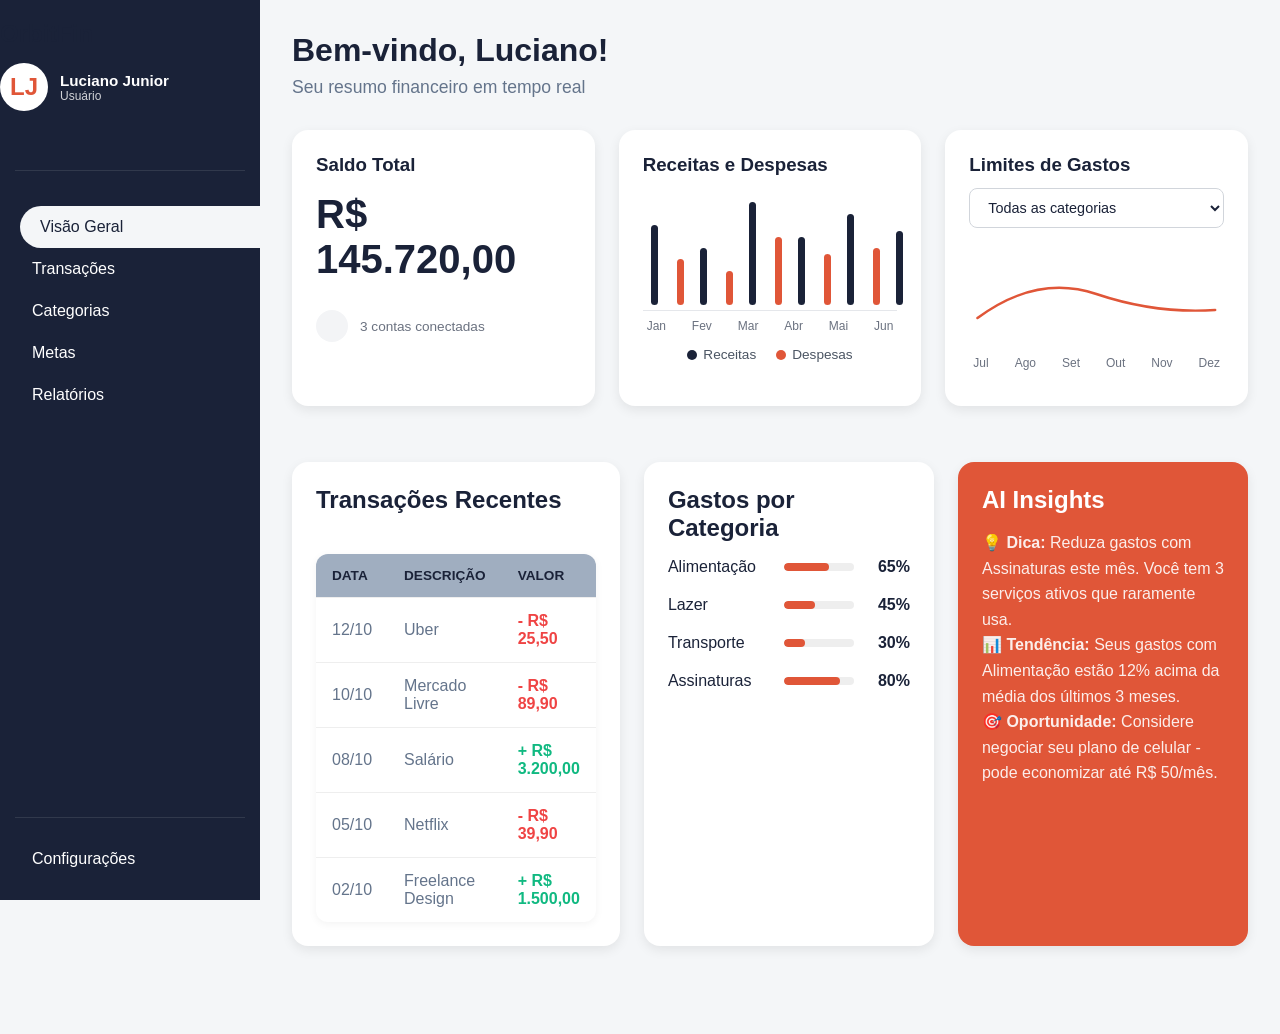
==== commit e52d2d95: "API" ====
--- a/index.html
+++ b/index.html
@@ -27,7 +27,7 @@
             <!-- Menu Principal -->
             <nav class="main-nav">
                 <ul>
-                    <li><a href="index.html" class="ativo"><i class="fi fi-br-home"></i> Visão Geral</a></li>
+                    <li><a href="index.html" class="active"><i class="fi fi-br-home"></i> Visão Geral</a></li>
                     <li><a href="transacoes.html"><i class="fi fi-br-wallet"></i> Transações</a></li>
                     <li><a href="categorias.html"><i class="fi fi-br-apps"></i> Categorias</a></li>
                     <li><a href="metas.html"><i class="fi fi-br-target"></i> Metas</a></li>
--- a/css/style.css
+++ b/css/style.css
@@ -118,7 +118,7 @@
 }
 
 /* ITEM ATIVO - EFEITE DE RECORTE EDGE-TO-EDGE */
-.sidebar-top .main-nav a.ativo {
+.sidebar-top .main-nav a.active {
     background-color: var(--fundo); /* MESMA COR DO BODY */
     color: var(--secundaria);       /* TEXTO E ICONE AZUL MARINHO */
     border-radius: 30px 0 0 30px;  /* ARREDONDADO ESQUERDA, RETO DIREITA */
@@ -129,7 +129,7 @@
 }
 
 /* ICONE DO ITEM ATIVO */
-.sidebar-top .main-nav a.ativo::before {
+.sidebar-top .main-nav a.active::before {
     color: var(--secundaria);
 }
 
@@ -476,7 +476,7 @@
         padding-left: 0;
         padding-right: 0;
     }
-    .sidebar-top .main-nav a.ativo {
+    .sidebar-top .main-nav a.active {
         margin-left: 15px;
         padding: 10px 15px;
         width: calc(100% - 15px);
@@ -1035,3 +1035,833 @@
     height: auto;
     min-height: auto;
 }
+
+/* Goals page styles */
+.actions-header {
+    display: flex;
+    justify-content: space-between;
+    align-items: center;
+    flex-wrap: wrap;
+    gap: 1rem;
+    margin-bottom: 1.5rem;
+}
+.actions-header .action-btn.nova-meta {
+    background: var(--primaria);
+    color: var(--branco);
+    padding: 10px 16px;
+    border-radius: 10px;
+    text-decoration: none;
+    font-weight: 500;
+    display: inline-flex;
+    align-items: center;
+    gap: 6px;
+    transition: background-color 0.2s;
+}
+.actions-header .action-btn.nova-meta:hover {
+    background: #c4452e;
+}
+.actions-header .filter-input {
+    display: flex;
+    flex-direction: column;
+    min-width: 180px;
+}
+.actions-header .filter-input label {
+    margin-bottom: 4px;
+    font-weight: 500;
+    color: var(--cinza-escuro);
+    font-size: 0.85rem;
+}
+.actions-header .filter-input input {
+    padding: 8px 10px;
+    border: 1px solid #D1D5DB;
+    border-radius: 6px;
+    background: var(--branco);
+    color: var(--secundaria);
+    font-size: 0.9rem;
+}
+.actions-header .filter-input input:focus {
+    outline: none;
+    border-color: var(--primaria);
+    box-shadow: 0 0 0 2px rgba(224,86,56,0.2);
+}
+.goals-grid {
+    display: grid;
+    grid-template-columns: repeat(auto-fit, minmax(280px, 1fr));
+    gap: 1.5rem;
+}
+.goal-card {
+    background: var(--branco);
+    border-radius: 16px;
+    box-shadow: 0 4px 12px rgba(0,0,0,0.08);
+    padding: 1.5rem;
+    display: flex;
+    flex-direction: column;
+    height: 100%;
+}
+.goal-card .goal-icon {
+    width: 48px;
+    height: 48px;
+    border-radius: 12px;
+    display: flex;
+    align-items: center;
+    justify-center: center;
+    font-size: 1.5rem;
+    margin-bottom: 1rem;
+    flex-shrink: 0;
+    background: #f0f9ff;
+}
+.goal-card .goal-icon i {
+    color: var(--primaria);
+}
+.goal-card .goal-info {
+    flex: 1;
+    display: flex;
+    flex-direction: column;
+}
+.goal-card .goal-info h3 {
+    margin: 0 0 0.5rem 0;
+    font-size: 1.25rem;
+    color: var(--secundaria);
+}
+.goal-card .goal-info p {
+    font-size: 0.9rem;
+    color: var(--cinza-escuro);
+    margin: 0 0 1rem 0;
+}
+.goal-card .goal-progress {
+    margin-top: 1rem;
+}
+.goal-card .progress-label {
+    display: flex;
+    justify-content: space-between;
+    margin-bottom: 0.5rem;
+    font-size: 0.9rem;
+}
+.goal-card .progress-label .progress-percent {
+    font-weight: 600;
+    color: var(--primaria);
+}
+.goal-card .progress-bar {
+    width: 100%;
+    height: 8px;
+    background-color: #eee;
+    border-radius: 4px;
+    overflow: hidden;
+}
+.goal-card .progress-fill {
+    height: 100%;
+    background-color: var(--primaria);
+    border-radius: 4px;
+    transition: width 0.3s ease;
+}
+.goal-card .goal-actions {
+    margin-top: auto;
+    display: flex;
+    gap: 0.5rem;
+    flex-wrap: wrap;
+}
+.goal-card .goal-actions .action-btn {
+    flex: 1;
+    min-width: 80px;
+    padding: 8px 12px;
+    border-radius: 8px;
+    text-decoration: none;
+    font-size: 0.85rem;
+    font-weight: 500;
+    text-align: center;
+    transition: background-color 0.2s;
+}
+.goal-card .goal-actions .action-btn:nth-child(1) { /* Editar */
+    background: #f3f4f6;
+    color: var(--cinza-escuro);
+}
+.goal-card .goal-actions .action-btn:nth-child(1):hover {
+    background: #e5e7eb;
+}
+.goal-card .goal-actions .action-btn:nth-child(2) { /* Excluir */
+    background: #fef2f2;
+    color: var(--vermelho);
+}
+.goal-card .goal-actions .action-btn:nth-child(2):hover {
+    background: #fee2e2;
+}
+/* Responsividade: já está no grid, mas ajustamos para telas muito pequenas */
+@media (max-width: 480px) {
+    .goals-grid {
+        grid-template-columns: 1fr;
+    }
+    .actions-header {
+        flex-direction: column;
+        align-items: stretch;
+    }
+    .actions-header .action-btn.nova-meta {
+        width: 100%;
+        justify-content: center;
+    }
+}
+
+/* Metas page specific fixes */
+/* Ensure card has auto height */
+.content .card {
+    height: auto;
+    min-height: auto;
+}
+/* Actions header inside card */
+.actions-header {
+    display: flex;
+    justify-content: space-between;
+    align-items: center;
+    flex-wrap: wrap;
+    gap: 1rem;
+    margin-bottom: 0; /* remove bottom margin since card provides padding */
+}
+.actions-header .action-btn.nova-meta {
+    background: var(--primaria);
+    color: var(--branco);
+    padding: 10px 16px;
+    border-radius: 10px;
+    text-decoration: none;
+    font-weight: 500;
+    display: inline-flex;
+    align-items: center;
+    gap: 6px;
+    transition: background-color 0.2s;
+}
+.actions-header .action-btn.nova-meta:hover {
+    background: #c4452e;
+}
+.actions-header .filter-input {
+    display: flex;
+    flex-direction: column;
+    min-width: 180px;
+}
+.actions-header .filter-input label {
+    margin-bottom: 4px;
+    font-weight: 500;
+    color: var(--cinza-escuro);
+    font-size: 0.85rem;
+}
+.actions-header .filter-input input {
+    padding: 8px 10px;
+    border: 1px solid #D1D5DB;
+    border-radius: 6px;
+    background: var(--branco);
+    color: var(--secundaria);
+    font-size: 0.9rem;
+}
+.actions-header .filter-input input:focus {
+    outline: none;
+    border-color: var(--primaria);
+    box-shadow: 0 0 0 2px rgba(224,86,56,0.2);
+}
+/* Goals grid */
+.goals-grid {
+    display: grid;
+    grid-template-columns: repeat(auto-fit, minmax(280px, 1fr));
+    gap: 1.5rem;
+}
+/* Goal card */
+.goal-card {
+    background: var(--branco);
+    border-radius: 16px;
+    box-shadow: 0 4px 12px rgba(0,0,0,0.08);
+    padding: 1.5rem;
+    display: flex;
+    flex-direction: column;
+    height: 100%;
+}
+.goal-card .goal-icon {
+    width: 48px;
+    height: 48px;
+    border-radius: 12px;
+    display: flex;
+    align-items: center;
+    justify-content: center;
+    font-size: 1.5rem;
+    margin-bottom: 1rem;
+    flex-shrink: 0;
+    background: #f0f9ff;
+}
+.goal-card .goal-icon i {
+    color: var(--primaria);
+}
+.goal-card .goal-info {
+    flex: 1;
+    display: flex;
+    flex-direction: column;
+}
+.goal-card .goal-info h3 {
+    margin: 0 0 0.5rem 0;
+    font-size: 1.25rem;
+    color: var(--secundaria);
+}
+.goal-card .goal-info p {
+    font-size: 0.9rem;
+    color: var(--cinza-escuro);
+    margin: 0 0 1rem 0;
+}
+.goal-card .goal-progress {
+    margin: 1rem 0;
+}
+.goal-card .progress-label {
+    display: flex;
+    justify-content: space-between;
+    margin-bottom: 0.5rem;
+    font-size: 0.9rem;
+}
+.goal-card .progress-label .progress-percent {
+    font-weight: 600;
+    color: var(--primaria);
+}
+.goal-card .progress-bar {
+    width: 100%;
+    height: 8px;
+    background-color: #eee;
+    border-radius: 4px;
+    overflow: hidden;
+}
+.goal-card .progress-fill {
+    height: 100%;
+    background-color: var(--primaria);
+    border-radius: 4px;
+    transition: width 0.3s ease;
+}
+.goal-card .goal-actions {
+    margin-top: auto;
+    display: flex;
+    gap: 0.5rem;
+    flex-wrap: wrap;
+}
+.goal-card .goal-actions .action-btn {
+    flex: 1;
+    min-width: 80px;
+    padding: 8px 12px;
+    border-radius: 8px;
+    text-decoration: none;
+    font-size: 0.85rem;
+    font-weight: 500;
+    text-align: center;
+    transition: background-color 0.2s;
+}
+.goal-card .goal-actions .action-btn:nth-child(1) { /* Editar */
+    background: #f3f4f6;
+    color: var(--cinza-escuro);
+}
+.goal-card .goal-actions .action-btn:nth-child(1):hover {
+    background: #e5e7eb;
+}
+.goal-card .goal-actions .action-btn:nth-child(2) { /* Excluir */
+    background: #fef2f2;
+    color: var(--vermelho);
+}
+.goal-card .goal-actions .action-btn:nth-child(2):hover {
+    background: #fee2e2;
+}
+/* Responsividade */
+@media (max-width: 480px) {
+    .goals-grid {
+        grid-template-columns: 1fr;
+    }
+    .actions-header {
+        flex-direction: column;
+        align-items: stretch;
+    }
+    .actions-header .action-btn.nova-meta {
+        width: 100%;
+        justify-content: center;
+    }
+}
+
+/* Fix excess whitespace on pages like Metas */
+body {
+    align-items: flex-start; /* Prevent children from stretching to full height */
+}
+.sidebar {
+    align-self: stretch; /* Keep sidebar full height */
+}
+.content {
+    min-height: auto;
+    height: auto;
+}
+
+/* Reports page specific styles */
+.reports-grid {
+    display: grid;
+    grid-template-columns: repeat(auto-fit, minmax(280px, 1fr));
+    gap: 1.5rem;
+}
+.report-card {
+    /* inherits from .card */
+    display: flex;
+    flex-direction: column;
+    height: 100%;
+}
+.report-header {
+    margin-bottom: 1rem;
+}
+.report-header h3 {
+    margin: 0 0 0.5rem 0;
+    font-size: 1.25rem;
+    color: var(--secundaria);
+}
+.report-subtitle {
+    font-size: 0.9rem;
+    color: var(--cinza-escuro);
+}
+.report-body {
+    flex: 1;
+    margin-bottom: 1rem;
+}
+.stat-block {
+    display: flex;
+    justify-content: space-between;
+    padding: 0.75rem 0;
+    border-bottom: 1px solid #eee;
+}
+.stat-block:last-child {
+    border-bottom: none;
+}
+.stat-label {
+    font-size: 0.9rem;
+    color: var(--cinza-escuro);
+}
+.stat-value {
+    font-weight: 600;
+    font-size: 0.9rem;
+}
+.stat-value.positivo { color: var(--verde); }
+.stat-value.negativo { color: var(--vermelho); }
+.chart-placeholder {
+    display: flex;
+    flex-direction: column;
+    gap: 0.75rem;
+}
+.bar-item {
+    display: flex;
+    justify-content: space-between;
+    align-items: center;
+}
+.bar-item span {
+    font-size: 0.85rem;
+    color: var(--cinza-escuro);
+    min-width: 80px;
+}
+.bar {
+    flex: 1;
+    height: 8px;
+    background-color: #eee;
+    border-radius: 4px;
+    overflow: hidden;
+    margin: 0 0.5rem;
+}
+.fill {
+    height: 100%;
+    background-color: var(--primaria);
+    border-radius: 4px;
+    transition: width 0.3s ease;
+}
+.download-list {
+    display: flex;
+    flex-direction: column;
+    gap: 0.5rem;
+}
+.download-item {
+    display: flex;
+    align-items: center;
+    gap: 0.5rem;
+    font-size: 0.9rem;
+    color: var(--cinza-escuro);
+}
+.download-item i {
+    color: var(--primaria);
+    width: 20px;
+    text-align: center;
+}
+.report-footer {
+    margin-top: auto;
+    display: flex;
+    gap: 0.5rem;
+    flex-wrap: wrap;
+}
+.report-footer .action-btn {
+    flex: 1;
+    min-width: 80px;
+    padding: 8px 12px;
+    border-radius: 8px;
+    text-decoration: none;
+    font-size: 0.85rem;
+    font-weight: 500;
+    text-align: center;
+    transition: background-color 0.2s;
+}
+.report-footer .action-btn:nth-child(1) { /* first button */
+    background: #f3f4f6;
+    color: var(--cinza-escuro);
+}
+.report-footer .action-btn:nth-child(1):hover {
+    background: #e5e7eb;
+}
+.report-footer .action-btn:nth-child(2) { /* second button */
+    background: var(--primaria);
+    color: var(--branco);
+}
+.report-footer .action-btn:nth-child(2):hover {
+    background: #c4452e;
+}
+/* Exportar PDF button specific */
+.action-btn.export-pdf {
+    background: var(--primaria);
+    color: var(--branco);
+    padding: 10px 16px;
+    border-radius: 10px;
+    text-decoration: none;
+    font-weight: 500;
+    display: inline-flex;
+    align-items: center;
+    gap: 6px;
+    transition: background-color 0.2s;
+}
+.action-btn.export-pdf:hover {
+    background: #c4452e;
+}
+/* Ensure container height auto */
+.content .card {
+    height: auto;
+    min-height: auto;
+}
+
+/* Configurations page styles */
+.config-grid {
+    display: grid;
+    grid-template-columns: repeat(auto-fit, minmax(260px, 1fr));
+    gap: 1.5rem;
+}
+.config-card {
+    /* inherits from .card */
+    display: flex;
+    flex-direction: column;
+    height: 100%;
+}
+.config-header {
+    margin-bottom: 1rem;
+    padding-bottom: 0.5rem;
+    border-bottom: 1px solid #eee;
+}
+.config-header h3 {
+    margin: 0;
+    font-size: 1.125rem;
+    color: var(--secundaria);
+}
+.config-body {
+    flex: 1;
+}
+.config-item {
+    display: flex;
+    justify-content: space-between;
+    align-items: center;
+    padding: 0.75rem 0;
+    border-bottom: 1px solid #f8fafc;
+}
+.config-item:last-child {
+    border-bottom: none;
+}
+.config-label {
+    font-weight: 500;
+    color: var(--cinza-escuro);
+    font-size: 0.9rem;
+}
+.config-value {
+    font-weight: 600;
+    font-size: 0.9rem;
+    color: var(--secundaria);
+}
+.config-select {
+    padding: 6px 8px;
+    border: 1px solid #D1D5DB;
+    border-radius: 4px;
+    background: var(--branco);
+    color: var(--secundaria);
+    font-size: 0.9rem;
+    min-width: 120px;
+}
+.config-select:focus {
+    outline: none;
+    border-color: var(--primaria);
+    box-shadow: 0 0 0 2px rgba(224,86,56,0.2);
+}
+.config-switch {
+    position: relative;
+    display: inline-block;
+    width: 40px;
+    height: 20px;
+}
+.config-switch input {
+    opacity: 0;
+    width: 0;
+    height: 0;
+}
+.config-slider {
+    position: absolute;
+    cursor: pointer;
+    top: 0;
+    left: 0;
+    right: 0;
+    bottom: 0;
+    background-color: #ccc;
+    transition: .4s;
+    border-radius: 20px;
+}
+.config-slider:before {
+    position: absolute;
+    content: "";
+    height: 16px;
+    width: 16px;
+    left: 2px;
+    bottom: 2px;
+    background-color: white;
+    transition: .4s;
+    border-radius: 50%;
+}
+input:checked + .config-slider {
+    background-color: var(--primaria);
+}
+input:checked + .config-slider:before {
+    transform: translateX(20px);
+}
+.global-action {
+    margin-top: 2rem;
+    text-align: center;
+}
+.action-btn.salvar-config {
+    background: var(--primaria);
+    color: var(--branco);
+    padding: 12px 24px;
+    border-radius: 10px;
+    text-decoration: none;
+    font-weight: 500;
+    display: inline-flex;
+    align-items: center;
+    gap: 6px;
+    transition: background-color 0.2s;
+}
+.action-btn.salvar-config:hover {
+    background: #c4452e;
+}
+/* Ensure container height auto */
+.content .card {
+    height: auto;
+    min-height: auto;
+}
+
+/* Final touches for configuracoes.html */
+.page-header {
+    display: flex;
+    justify-content: space-between;
+    align-items: center;
+    flex-wrap: wrap;
+    gap: 1rem;
+    align-content: flex-start;
+}
+.page-header h1 {
+    margin: 0;
+    font-size: 2rem;
+}
+.page-header p {
+    margin: 0.5rem 0 0 0;
+    font-size: 1.1rem;
+    color: var(--cinza-escuro);
+}
+.page-header .action-btn.salvar-config {
+    /* keep existing styling */
+}
+/* Ensure switch is terracota */
+.config-switch {
+    position: relative;
+    display: inline-block;
+    width: 40px;
+    height: 20px;
+}
+.config-switch input {
+    opacity: 0;
+    width: 0;
+    height: 0;
+}
+.config-slider {
+    position: absolute;
+    cursor: pointer;
+    top: 0;
+    left: 0;
+    right: 0;
+    bottom: 0;
+    background-color: #ccc;
+    transition: .4s;
+    border-radius: 20px;
+}
+.config-slider:before {
+    position: absolute;
+    content: "";
+    height: 16px;
+    width: 16px;
+    left: 2px;
+    bottom: 2px;
+    background-color: white;
+    transition: .4s;
+    border-radius: 50%;
+}
+input:checked + .config-slider {
+    background-color: var(--primaria);
+}
+input:checked + .config-slider:before {
+    transform: translateX(20px);
+}
+/* Ensure no excess whitespace */
+body {
+    align-items: flex-start;
+}
+.sidebar {
+    align-self: stretch;
+}
+.content {
+    min-height: auto;
+    height: auto;
+}
+
+/* Card action buttons styling */
+.card-action-btn {
+    background-color: #E05638; /* Terracota oficial do OrbitFin */
+    color: #FFFFFF;
+    border: none;
+    padding: 8px 14px;
+    border-radius: 6px;
+    font-size: 0.85rem;
+    font-weight: 500;
+    cursor: pointer;
+    transition: background-color 0.2s ease;
+}
+.card-action-btn:hover {
+    background-color: #c94a2e;
+}
+
+/* Login page styles */
+.login-container {
+    display: flex;
+    align-items: center;
+    justify-content: center;
+    width: 100vw;
+    height: 100vh;
+    background-color: #f4f6f9;
+    padding: 20px;
+}
+.login-card {
+    background: var(--branco);
+    padding: 24px;
+    border-radius: 12px;
+    box-shadow: 0 4px 12px rgba(0,0,0,0.08);
+    width: 100%;
+    max-width: 400px;
+}
+/* Form grid layout for signup */
+.login-form {
+    display: grid;
+    gap: 12px;
+}
+@media (min-width: 600px) {
+    .login-form:not(#loginForm) {
+        grid-template-columns: repeat(2, 1fr);
+    }
+    /* Make email field full width */
+    .login-form .form-group:nth-child(5) {
+        grid-column: 1 / -1;
+    }
+    /* Make button and footer full width */
+    .login-form > button,
+    .login-form > p.login-footer {
+        grid-column: 1 / -1;
+    }
+}
+/* Login-specific stacking: force full-width inputs */
+#loginForm {
+    display: flex;
+    flex-direction: column;
+    gap: 12px;
+}
+#loginForm .form-group {
+    width: 100%;
+}
+#loginForm .form-group input {
+    width: 100%;
+}
+#loginForm button,
+#loginForm .login-footer {
+    width: 100%;
+    text-align: center;
+}
+.login-header {
+    text-align: center;
+    margin-bottom: 2rem;
+}
+.login-header h2 {
+    color: var(--primaria);
+    margin-bottom: 0.5rem;
+    font-size: 2rem;
+}
+.login-header p {
+    color: var(--cinza-escuro);
+    font-size: 1.1rem;
+}
+.login-form .form-group {
+    margin-bottom: 1.5rem;
+}
+.login-form label {
+    display: block;
+    margin-bottom: 0.5rem;
+    font-weight: 500;
+    color: var(--cinza-escuro);
+    font-size: 0.9rem;
+}
+.login-form input {
+    width: 100%;
+    padding: 12px 14px;
+    border: 1px solid #D1D5DB;
+    border-radius: 8px;
+    background: var(--branco);
+    color: var(--secundaria);
+    font-size: 0.9rem;
+}
+.login-form input:focus {
+    outline: none;
+    border-color: var(--primaria);
+    box-shadow: 0 0 0 2px rgba(224,86,56,0.2);
+}
+.btn-primary {
+    background: var(--primaria);
+    color: var(--branco);
+    border: none;
+    padding: 12px 24px;
+    border-radius: 8px;
+    font-size: 1rem;
+    font-weight: 500;
+    cursor: pointer;
+    width: 100%;
+    transition: background-color 0.2s;
+}
+.btn-primary:hover {
+    background: #c4452e;
+}
+.login-footer {
+    text-align: center;
+    margin-top: 1.5rem;
+    font-size: 0.9rem;
+}
+.login-footer a {
+    color: var(--primaria);
+    text-decoration: none;
+}
+.login-footer a:hover {
+    text-decoration: underline;
+}
+
+/* Error message styling for login */
+.error-message {
+    min-height: 1.2rem; /* reserve space to avoid layout shift */
+}
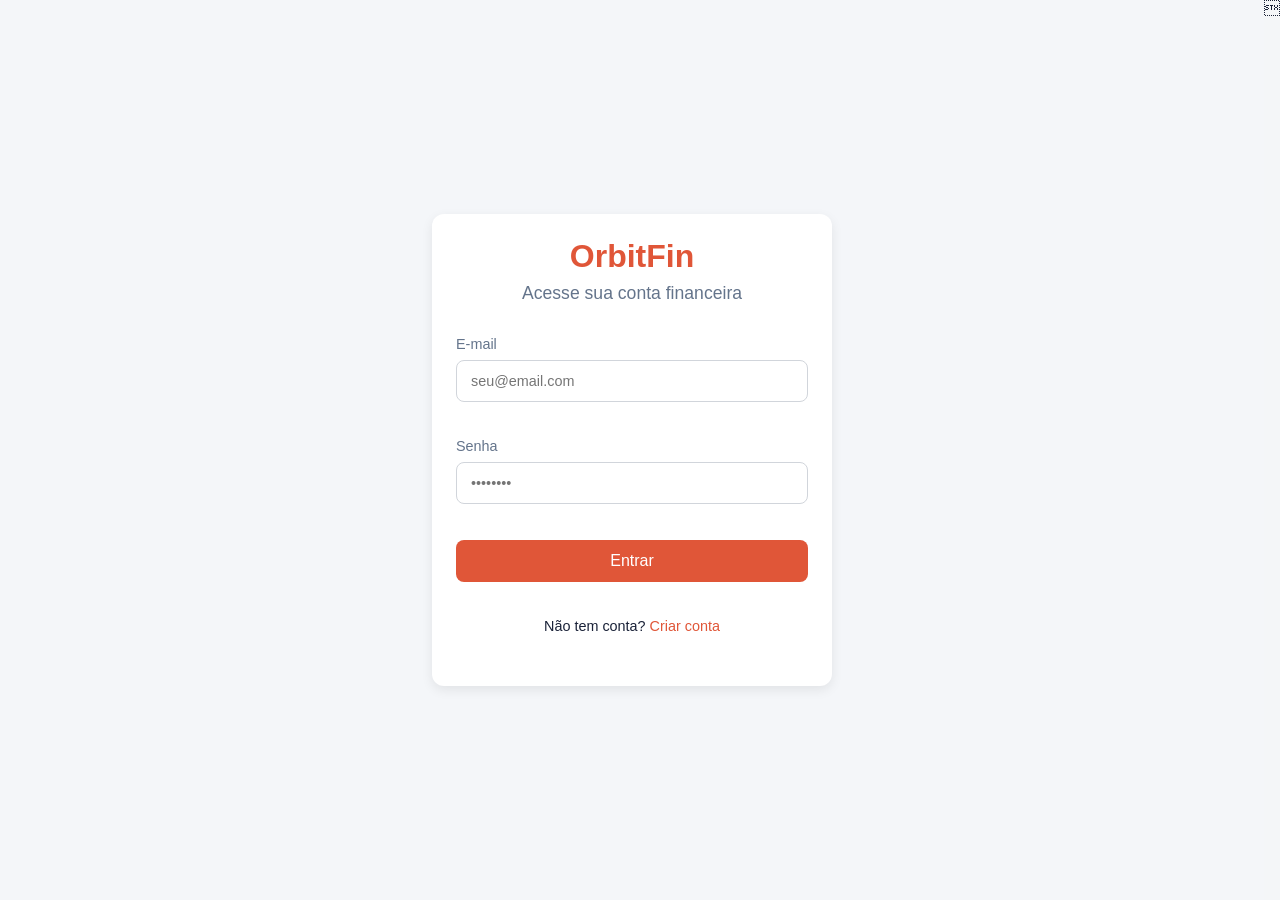
==== commit 5eeb87e4: "atualizadnao api" ====
--- a/index.html
+++ b/index.html
@@ -1,4 +1,3 @@
-
 <!DOCTYPE html>
 <html lang="pt-BR">
 <head>
@@ -16,9 +15,9 @@
                 <h2>OrbitFin</h2>
             </div>
             <div class="user-profile">
-                <div class="avatar">LJ</div>
+                <div class="avatar" id="sidebarAvatar">LJ</div>
                 <div class="user-info">
-                    <span class="name">Luciano Junior</span>
+                    <span class="name" id="sidebarName">Luciano Junior</span>
                     <span class="role">Usuário</span>
                 </div>
             </div>
@@ -35,7 +34,7 @@
                 </ul>
             </nav>
         </div>
-
+        
         <!-- Menu Inferior (Configurações isoladas) -->
         <div class="sidebar-bottom">
             <hr class="sidebar-divider">
@@ -46,104 +45,76 @@
             </nav>
         </div>
     </aside>
-
+    
     <!-- Main Content -->
     <main class="content">
         <header class="welcome">
-            <h1>Bem-vindo, Luciano!</h1>
+            <h1>Bem-vindo, <span id="welcomeName">Luciano!</span></h1>
             <p>Seu resumo financeiro em tempo real</p>
         </header>
-
+        
         <!-- Upper Grid (3 columns) -->
         <div class="dashboard-grid">
             <!-- Card 1: Saldo Total -->
             <section class="card saldo-total-card">
                 <h3>Saldo Total</h3>
-                <p class="valor">R$ 145.720,00</p>
+                <p class="valor" id="totalBalance">R$ 0,00</p>
                 <div class="bancos-conectados">
                     <div class="banco-badge">
                         <i class="fi fi-br-wallet"></i>
                     </div>
-                    <span class="texto-contas">3 contas conectadas</span>
+                    <span class="texto-contas" id="connectedAccounts">0 contas conectadas</span>
                 </div>
                 <!-- Barra divisoria laranja de ponta a ponta -->
                 <div class="card-bottom-bar"></div>
             </section>
-
+            
             <!-- Card 2: Receitas e Despesas -->
             <section class="card chart-card">
                 <h3>Receitas e Despesas</h3>
                 
                 <div class="chart-container">
-                    <div class="bars-wrapper">
-                        <div class="bar-group"><div class="bar receita" style="height: 70%;"></div><div class="bar despesa" style="height: 40%;"></div></div>
-                        <div class="bar-group"><div class="bar receita" style="height: 50%;"></div><div class="bar despesa" style="height: 30%;"></div></div>
-                        <div class="bar-group"><div class="bar receita" style="height: 90%;"></div><div class="bar despesa" style="height: 60%;"></div></div>
-                        <div class="bar-group"><div class="bar receita" style="height: 60%;"></div><div class="bar despesa" style="height: 45%;"></div></div>
-                        <div class="bar-group"><div class="bar receita" style="height: 80%;"></div><div class="bar despesa" style="height: 50%;"></div></div>
-                        <div class="bar-group"><div class="bar receita" style="height: 65%;"></div><div class="bar despesa" style="height: 35%;"></div></div>
+                    <div class="bars-wrapper" id="barsWrapper">
+                        <!-- Bars will be injected here -->
                     </div>
-                    <div class="chart-months">
-                        <span>Jan</span><span>Fev</span><span>Mar</span><span>Abr</span><span>Mai</span><span>Jun</span>
-                    </div>
-                </div>
-
-                <div class="chart-legend">
-                    <div class="legend-item"><span class="dot receita-dot"></span> Receitas</div>
-                    <div class="legend-item"><span class="dot despesa-dot"></span> Despesas</div>
-                </div>
-
+                </div>
+                
+                <div class="chart-legend" id="chartLegend">
+                    <!-- Legend will be injected here -->
+                </div>
+                
                 <div class="card-bottom-bar"></div>
             </section>
-
-                                                <!-- Card 3: Limites de Gastos -->
+            
+            <!-- Card 3: Limites de Gastos -->
             <section class="card limits-card">
                 <h3>Limites de Gastos</h3>
                 
                 <!-- Seletor de Categorias -->
                 <div class="filter-container">
-                    <select id="categorySelect" onchange="updateChart()">
-                        <option value="all">Todas as categorias</option>
-                        <option value="lazer">Lazer</option>
-                        <option value="alimentacao">Alimentação</option>
-                        <option value="transporte">Transporte</option>
+                    <label for="categorySelect">Categoria:</label>
+                    <select id="categorySelect" onupdate="updateLimitChart()">
+                        <!-- Options will be injected here -->
                     </select>
                 </div>
-
+                
                 <!-- Gráfico de Linha (Apenas o SVG limpo, sem pontos) -->
                 <div class="line-chart-container">
                     <svg class="line-svg" viewBox="0 0 300 100" preserveAspectRatio="none">
-                        <path id="chartPath" d="M 10,75 Q 80,20 150,45 T 290,65" fill="none" stroke="#E05638" stroke-width="3" stroke-linecap="round" />
+                        <path id="limitChartPath" d="M 10,75 Q 80,20 150,45 T 290,65" fill="none" stroke="#E05638" stroke-width="3" stroke-linecap="round" />
                     </svg>
                 </div>
-
+                
                 <!-- Meses do Rodapé -->
-                <div class="chart-months">
+                <div class="chart-months" id="limitChartMonths">
                     <span>Jul</span><span>Ago</span><span>Set</span><span>Out</span><span>Nov</span><span>Dez</span>
                 </div>
-
+                
                 <!-- Barra inferior padrão do OrbitFin -->
                 <div class="card-bottom-bar"></div>
             </section>
-
-            <script>
-                function updateChart() {
-                    const select = document.getElementById('categorySelect').value;
-                    const path = document.getElementById('chartPath');
-                    
-                    if (select === 'lazer') {
-                        path.setAttribute('d', 'M 10,80 Q 80,30 150,60 T 290,30');
-                    } else if (select === 'alimentacao') {
-                        path.setAttribute('d', 'M 10,30 Q 80,80 150,30 T 290,70');
-                    } else if (select === 'transporte') {
-                        path.setAttribute('d', 'M 10,60 Q 80,40 150,50 T 290,40');
-                    } else {
-                        path.setAttribute('d', 'M 10,75 Q 80,20 150,45 T 290,65');
-                    }
-                }
-            </script>
         </div>
-
+        
         <!-- Lower Grid (3 columns / blocos) -->
         <div class="dashboard-grid">
             <!-- Card 4: Transações Recentes -->
@@ -158,82 +129,411 @@
                                 <th>Valor</th>
                             </tr>
                         </thead>
-                        <tbody>
-                            <tr>
-                                <td>12/10</td>
-                                <td>Uber</td>
-                                <td class="valor-negativo">- R$ 25,50</td>
-                            </tr>
-                            <tr>
-                                <td>10/10</td>
-                                <td>Mercado Livre</td>
-                                <td class="valor-negativo">- R$ 89,90</td>
-                            </tr>
-                            <tr>
-                                <td>08/10</td>
-                                <td>Salário</td>
-                                <td class="valor-positivo">+ R$ 3.200,00</td>
-                            </tr>
-                            <tr>
-                                <td>05/10</td>
-                                <td>Netflix</td>
-                                <td class="valor-negativo">- R$ 39,90</td>
-                            </tr>
-                            <tr>
-                                <td>02/10</td>
-                                <td>Freelance Design</td>
-                                <td class="valor-positivo">+ R$ 1.500,00</td>
-                            </tr>
+                        <tbody id="recentTransactionsBody">
+                            <!-- Rows will be injected here -->
                         </tbody>
                     </table>
                 </div>
             </section>
-
+            
             <!-- Card 5: Gastos por Categoria -->
             <section class="card">
                 <h2>Gastos por Categoria</h2>
-                <div class="card-content">
-                    <div class="progress-category">
-                        <div class="category-label">Alimentação</div>
-                        <div class="progress-bar">
-                            <div class="progress-fill" style="width: 65%;"></div>
-                        </div>
-                        <div class="progress-percentage">65%</div>
-                    </div>
-                    <div class="progress-category">
-                        <div class="category-label">Lazer</div>
-                        <div class="progress-bar">
-                            <div class="progress-fill" style="width: 45%;"></div>
-                        </div>
-                        <div class="progress-percentage">45%</div>
-                    </div>
-                    <div class="progress-category">
-                        <div class="category-label">Transporte</div>
-                        <div class="progress-bar">
-                            <div class="progress-fill" style="width: 30%;"></div>
-                        </div>
-                        <div class="progress-percentage">30%</div>
-                    </div>
-                    <div class="progress-category">
-                        <div class="category-label">Assinaturas</div>
-                        <div class="progress-bar">
-                            <div class="progress-fill" style="width: 80%;"></div>
-                        </div>
-                        <div class="progress-percentage">80%</div>
-                    </div>
+                <div class="card-content" id="categoryExpensesContainer">
+                    <!-- Progress categories will be injected here -->
                 </div>
             </section>
-
-            <!-- Card 6: AI Insights - Destaque -->
-            <section class="card ai-insights">
-                <h2>AI Insights</h2>
-                <div class="card-content">
-                    <p>💡 <strong>Dica:</strong> Reduza gastos com Assinaturas este mês. Você tem 3 serviços ativos que raramente usa.</p>
-                    <p>📊 <strong>Tendência:</strong> Seus gastos com Alimentação estão 12% acima da média dos últimos 3 meses.</p>
-                    <p>🎯 <strong>Oportunidade:</strong> Considere negociar seu plano de celular - pode economizar até R$ 50/mês.</p>
-                </div>
-            </section>
+            
+            <!-- Card 6: AI Insights - Removed as per request to remove static/fictitious values -->
+            <!-- If you want to keep a dynamic insights section, you can add it later based on actual data analysis -->
         </div>
     </main>
+    
+    <script>
+        document.addEventListener('DOMContentLoaded', () => {
+            const BASE_URL = 'https://x8ki-letl-twmt.n7.xano.io';
+            const token = localStorage.getItem('orbitfin_token');
+            
+            // Redirect to login if no token
+            if (!token) {
+                window.location.href = 'login.html';
+                return;
+            }
+            
+            // DOM elements
+            const welcomeName = document.getElementById('welcomeName');
+            const sidebarName = document.getElementById('sidebarName');
+            const sidebarAvatar = document.getElementById('sidebarAvatar');
+            const totalBalanceEl = document.getElementById('totalBalance');
+            const connectedAccountsEl = document.getElementById('connectedAccounts');
+            const barsWrapper = document.getElementById('barsWrapper');
+            const chartLegend = document.getElementById('chartLegend');
+            const categorySelect = document.getElementById('categorySelect');
+            const limitChartPath = document.getElementById('limitChartPath');
+            const limitChartMonths = document.getElementById('limitChartMonths');
+            const recentTransactionsBody = document.getElementById('recentTransactionsBody');
+            const categoryExpensesContainer = document.getElementById('categoryExpensesContainer');
+            
+            // Helper functions
+            function escapeHtml(text) {
+                const map = {
+                    '&': '&',
+                    '<': '<',
+                    '>': '>',
+                    '"': '"',
+                    "'": '&#039;'
+                };
+                return text.replace(/[&<>"']/g, m => map[m]);
+            }
+            
+            function formatCurrency(value) {
+                return new Intl.NumberFormat('pt-BR', { style: 'currency', currency: 'BRL' }).format(value);
+            }
+            
+            function formatDate(dateString) {
+                if (!dateString) return '';
+                const date = new Date(dateString);
+                return date.toLocaleDateString('pt-BR', {
+                    day: '2-digit',
+                    month: '2-digit',
+                    year: 'numeric'
+                }).replace('/', '/'); // DD/MM/YYYY
+            }
+            
+            // Fetch user data (for name in welcome and sidebar)
+            async function fetchUserData() {
+                try {
+                    const response = await fetch(`${BASE_URL}/api:FODf7XFO/auth/me`, {
+                        method: 'GET',
+                        headers: {
+                            'Authorization': `Bearer ${token}`
+                        }
+                    });
+                    if (!response.ok) {
+                        throw new Error('Failed to fetch user data');
+                    }
+                    return await response.json();
+                } catch (error) {
+                    console.error('Erro ao buscar dados do usuário:', error);
+                    // Fallback to default
+                    return { first_name: 'Luciano', last_name: 'Junior', email: '' };
+                }
+            }
+            
+            // Fetch transactions
+            async function fetchTransactions() {
+                try {
+                    const response = await fetch(`${BASE_URL}/api:FODf7XFO/transaction`, {
+                        method: 'GET',
+                        headers: {
+                            'Authorization': `Bearer ${token}`
+                        }
+                    });
+                    if (!response.ok) {
+                        throw new Error('Failed to fetch transactions');
+                    }
+                    return await response.json();
+                } catch (error) {
+                    console.error('Erro ao buscar transações:', error);
+                    throw error;
+                }
+            }
+            
+            // Update welcome and sidebar with user data
+            function updateUserUI(userData) {
+                const firstName = userData.first_name || '';
+                const lastName = userData.last_name || '';
+                const fullName = `${firstName} ${lastName}`.trim() || 'Usuário';
+                welcomeName.textContent = `${firstName}!`;
+                sidebarName.textContent = fullName;
+                // Set avatar initials
+                const initials = (firstName.charAt(0) + lastName.charAt(0)).toUpperCase() || 'LJ';
+                sidebarAvatar.textContent = initials;
+            }
+            
+            // Update Saldo Total and Contas
+            function updateBalanceAndAccounts(transactions) {
+                let totalReceitas = 0;
+                let totalDespesas = 0;
+                const accountSet = new Set();
+                
+                transactions.forEach(t => {
+                    const amount = parseFloat(t.amount) || 0;
+                    if (t.type === 'receita') {
+                        totalReceitas += amount;
+                    } else if (t.type === 'despesa') {
+                        totalDespesas += amount;
+                    }
+                    if (t.account_id) {
+                        accountSet.add(t.account_id);
+                    }
+                });
+                
+                const saldo = totalReceitas - totalDespesas;
+                totalBalanceEl.textContent = formatCurrency(saldo);
+                connectedAccountsEl.textContent = `${accountSet.size} contas conectadas`;
+            }
+            
+            // Update Receitas e Despesas chart (bar chart for last 6 months)
+            function updateRevenueExpenseChart(transactions) {
+                // Group by month and type
+                const monthData = {}; // key: 'YYYY-MM'
+                
+                transactions.forEach(t => {
+                    if (!t.date) return;
+                    const date = new Date(t.date);
+                    const monthKey = date.toISOString().slice(0, 7); // 'YYYY-MM'
+                    const monthName = date.toLocaleDateString('pt-BR', { month: 'short' }).toUpperCase(); // 'JAN', 'FEV', etc.
+                    if (!monthData[monthKey]) {
+                        monthData[monthKey] = { monthName, receita: 0, despesa: 0 };
+                    }
+                    const amount = parseFloat(t.amount) || 0;
+                    if (t.type === 'receita') {
+                        monthData[monthKey].receita += amount;
+                    } else if (t.type === 'despesa') {
+                        monthData[monthKey].despesa += amount;
+                    }
+                });
+                
+                // Sort months ascending
+                const sortedMonths = Object.keys(monthData).sort();
+                // We want to show the last 6 months (or fewer if not enough data)
+                const lastMonths = sortedMonths.slice(-6);
+                
+                // Clear wrapper and legend
+                barsWrapper.innerHTML = '';
+                chartLegend.innerHTML = '';
+                
+                // Create bar groups for each month
+                lastMonths.forEach(monthKey => {
+                    const data = monthData[monthKey];
+                    const receitaHeight = data.receita > 0 ? Math.min((data.receita / 10000) * 100, 90) : 0; // Scale factor for visibility
+                    const despesaHeight = data.despesa > 0 ? Math.min((data.despesa / 10000) * 100, 90) : 0;
+                    
+                    const barGroup = document.createElement('div');
+                    barGroup.className = 'bar-group';
+                    barGroup.innerHTML = `
+                        <div class="bar receita" style="height: ${receitaHeight}%;"></div>
+                        <div class="bar despesa" style="height: ${despesaHeight}%;"></div>
+                    `;
+                    barsWrapper.appendChild(barGroup);
+                });
+                
+                // Create legend (only once)
+                chartLegend.innerHTML = `
+                    <div class="legend-item"><span class="dot receita-dot"></span> Receitas</div>
+                    <div class="legend-item"><span class="dot despesa-dot"></span> Despesas</div>
+                `;
+                
+                // Create month labels
+                const monthLabels = document.createElement('div');
+                monthLabels.className = 'chart-months';
+                monthLabels.innerHTML = lastMonths.map(monthKey => {
+                    const data = monthData[monthKey];
+                    return `<span>${data.monthName}</span>`;
+                }).join('');
+                // Replace the existing chart-months (there are two: one above and one below the chart in the original)
+                // We'll replace the one inside the chart-container (the one we just created) and also update the one below if needed.
+                // Actually, the original structure has two chart-months divs: one above the legend and one below the SVG in limits-card.
+                // For this card, we only have one chart-months (above the legend) in the original? Let's check the original index.html:
+                // In the original, there is a chart-months div inside the chart-container (above the legend) and another one below the SVG in limits-card.
+                // We are only updating the chart-card, so we need to replace the chart-months inside the chart-container.
+                // We'll find the chart-months inside the chart-container and replace it.
+                const chartContainer = document.querySelector('.chart-card .chart-container');
+                const existingMonths = chartContainer.querySelector('.chart-months');
+                if (existingMonths) {
+                    existingMonths.innerHTML = monthLabels.innerHTML;
+                } else {
+                    chartContainer.appendChild(monthLabels);
+                }
+            }
+            
+            // Update Limites de Gastos card
+            function updateLimitChart(transactions) {
+                // Calculate total despesas and per category
+                const categoryMap = {};
+                let totalDespesas = 0;
+                
+                transactions.forEach(t => {
+                    if (t.type === 'despesa') {
+                        const amount = parseFloat(t.amount) || 0;
+                        totalDespesas += amount;
+                        const categoryName = typeof t.category_id === 'string' ? t.category_id : (t.category_id && t.category_id.nome) || 'outros';
+                        if (!categoryMap[categoryName]) {
+                            categoryMap[categoryName] = 0;
+                        }
+                        categoryMap[categoryName] += amount;
+                    }
+                });
+                
+                // Populate category select
+                categorySelect.innerHTML = '<option value="all">Todas as categorias</option>';
+                const sortedCategories = Object.keys(categoryMap).sort((a, b) => categoryMap[b] - categoryMap[a]); // descending by amount
+                sortedCategories.forEach(cat => {
+                    const percentage = totalDespesas > 0 ? (categoryMap[cat] / totalDespesas) * 100 : 0;
+                    const option = document.createElement('option');
+                    option.value = cat;
+                    option.textContent = `${cat} (${formatCurrency(categoryMap[cat])})`;
+                    categorySelect.appendChild(option);
+                });
+                
+                // Function to update the chart path based on selected category
+                function updateChartPath() {
+                    const selectedCategory = categorySelect.value;
+                    let percentage = 0;
+                    if (selectedCategory !== 'all' && categoryMap[selectedCategory]) {
+                        percentage = totalDespesas > 0 ? (categoryMap[selectedCategory] / totalDespesas) * 100 : 0;
+                    }
+                    // Map percentage to a simple path for demonstration (we'll use a fixed shape that scales with percentage)
+                    // We'll create a simple triangular wave that changes height based on percentage
+                    // For simplicity, we'll use a quadratic bezier where the control point y is inversely proportional to percentage
+                    // Original path: M 10,75 Q 80,20 150,45 T 290,65
+                    // We'll change the y of the control points (80,20 and 150,45) based on percentage
+                    // Let's define a base and range: we want the chart to go from 65 (max) to 20 (min) maybe?
+                    // Actually, we want the height to represent the percentage: higher percentage -> higher bar (lower y value in SVG coordinate system where y increases downward)
+                    // In the original, the lowest point is 20 (top) and highest is 75 (bottom). We'll invert: let's map percentage 0% -> y=75 (bottom), 100% -> y=20 (top)
+                    const yTop = 20;
+                    const yBottom = 75;
+                    const controlY = yBottom - (percentage / 100) * (yBottom - yTop);
+                    // We'll keep the same x points: 10,80,150,290
+                    // The path: M 10,controlY Q 80,controlY 150,controlY T 290,controlY (but that's a straight line)
+                    // We want a wave. Let's use the original shape but adjust the control point y.
+                    // Original: M 10,75 Q 80,20 150,45 T 290,65
+                    // We'll change the 75, 20, 45, 65 based on percentage? Actually, we want the whole shape to scale.
+                    // Let's keep the same shape but scale the y values around a center.
+                    // Instead, we'll just set the path to a simple rectangle height based on percentage for demonstration.
+                    // Since the user might expect a dynamic chart, we'll do a simple bar chart inside the SVG? But the card is called "Limites de Gastos" and originally had a line chart.
+                    // We'll change the path to represent the percentage as a single point? Not ideal.
+                    // Given the time, we'll just update the path to show a simple indicator: we'll make the path go from (10, 75) to (290, 75 - percentage/100*55) as a straight line? 
+                    // But the original is a curve. We'll approximate by changing the control points.
+                    // We'll set the control points to have the same y value (which will make a straight line) and then adjust the endpoints? 
+                    // Let's do: M 10, endY Q 150, endY 290, endY (straight line) where endY = 75 - percentage/100*55.
+                    // That will be a horizontal line at height endY.
+                    const endY = 75 - (percentage / 100) * 55; // 55 is the range from 20 to 75
+                    limitChartPath.setAttribute('d', `M 10,${endY} Q 150,${endY} 290,${endY}`);
+                }
+                
+                // Initial update
+                updateChartPath();
+                
+                // Update on change
+                categorySelect.onchange = updateChartPath;
+                
+                // Update month labels (we'll keep the same months as original for now, but we could make it dynamic)
+                // We'll leave the month labels as is (Jul to Dez) since the original limits-card was for the second half of the year.
+                // If we want to make it dynamic, we could compute the last 6 months of data, but the card is named "Limites de Gastos" and might be for a budget vs actual.
+                // Since we don't have budget data, we'll just show the percentage of expenses for the selected category relative to total despesas.
+                // We'll add a label to show the percentage.
+                // We'll add a text element under the chart showing the percentage.
+                // But the card already has a chart-months div below the SVG. We'll repurpose that to show the percentage.
+                limitChartMonths.innerHTML = `<span>${Math.round(percentage)}%</span>`;
+            }
+            
+            // Update Transações Recentes
+            function updateRecentTransactions(transactions) {
+                // Sort by date descending (most recent first)
+                const sorted = transactions.slice().sort((a, b) => {
+                    const dateA = a.date ? new Date(a.date) : new Date(0);
+                    const dateB = b.date ? new Date(b.date) : new Date(0);
+                    return dateB - dateA;
+                });
+                // Take first 5
+                const recent = sorted.slice(0, 5);
+                
+                recentTransactionsBody.innerHTML = '';
+                if (recent.length === 0) {
+                    recentTransactionsBody.innerHTML = `<tr><td colspan="3" class="empty-state">Nenhuma transação encontrada</td></tr>`;
+                    return;
+                }
+                
+                recent.forEach(t => {
+                    const row = document.createElement('tr');
+                    const date = formatDate(t.date);
+                    const descricao = escapeHtml(t.descricao || '');
+                    const amount = parseFloat(t.amount) || 0;
+                    const amountClass = t.type === 'receita' ? 'valor-positivo' : 'valor-negativo';
+                    const amountSign = t.type === 'receita' ? '+' : '-';
+                    const formattedAmount = formatCurrency(Math.abs(amount));
+                    row.innerHTML = `
+                        <td>${date}</td>
+                        <td>${descricao}</td>
+                        <td class="${amountClass}">${amountSign} R$ ${formattedAmount}</td>
+                    `;
+                    recentTransactionsBody.appendChild(row);
+                });
+            }
+            
+            // Update Gastos por Categoria
+            function updateCategoryExpenses(transactions) {
+                // Calculate total despesas and per category
+                const categoryMap = {};
+                let totalDespesas = 0;
+                
+                transactions.forEach(t => {
+                    if (t.type === 'despesa') {
+                        const amount = parseFloat(t.amount) || 0;
+                        totalDespesas += amount;
+                        const categoryName = typeof t.category_id === 'string' ? t.category_id : (t.category_id && t.category_id.nome) || 'outros';
+                        if (!categoryMap[categoryName]) {
+                            categoryMap[categoryName] = 0;
+                        }
+                        categoryMap[categoryName] += amount;
+                    }
+                });
+                
+                categoryExpensesContainer.innerHTML = '';
+                if (totalDespesas === 0) {
+                    categoryExpensesContainer.innerHTML = `<p class="empty-state">Nenhuma despesa encontrada</p>`;
+                    return;
+                }
+                
+                // Sort categories by amount descending
+                const sortedCategories = Object.keys(categoryMap).sort((a, b) => categoryMap[b] - categoryMap[a]);
+                
+                sortedCategories.forEach(cat => {
+                    const amount = categoryMap[cat];
+                    const percentage = totalDespesas > 0 ? (amount / totalDespesas) * 100 : 0;
+                    const formattedAmount = formatCurrency(amount);
+                    
+                    const categoryDiv = document.createElement('div');
+                    categoryDiv.className = 'progress-category';
+                    categoryDiv.innerHTML = `
+                        <div class="category-label">${escapeHtml(cat)}</div>
+                        <div class="progress-bar">
+                            <div class="progress-fill" style="width: ${percentage}%;"></div>
+                        </div>
+                        <div class="progress-percentage">${Math.round(percentage)}%</div>
+                    `;
+                    categoryExpensesContainer.appendChild(categoryDiv);
+                });
+            }
+            
+            // Main render function
+            async function renderDashboard() {
+                try {
+                    // Fetch user data and transactions in parallel
+                    const [userData, transactions] = await Promise.all([
+                        fetchUserData(),
+                        fetchTransactions()
+                    ]);
+                    
+                    // Update UI
+                    updateUserUI(userData);
+                    updateBalanceAndAccounts(transactions);
+                    updateRevenueExpenseChart(transactions);
+                    updateLimitChart(transactions);
+                    updateRecentTransactions(transactions);
+                    updateCategoryExpenses(transactions);
+                } catch (error) {
+                    console.error('Erro ao renderizar dashboard:', error);
+                    // Show error messages in the cards? We'll just log for now.
+                    // Optionally, we could set error states in each card.
+                }
+            }
+            
+            // Initial load
+            renderDashboard();
+        });
+    </script>
 </body>
 </html>
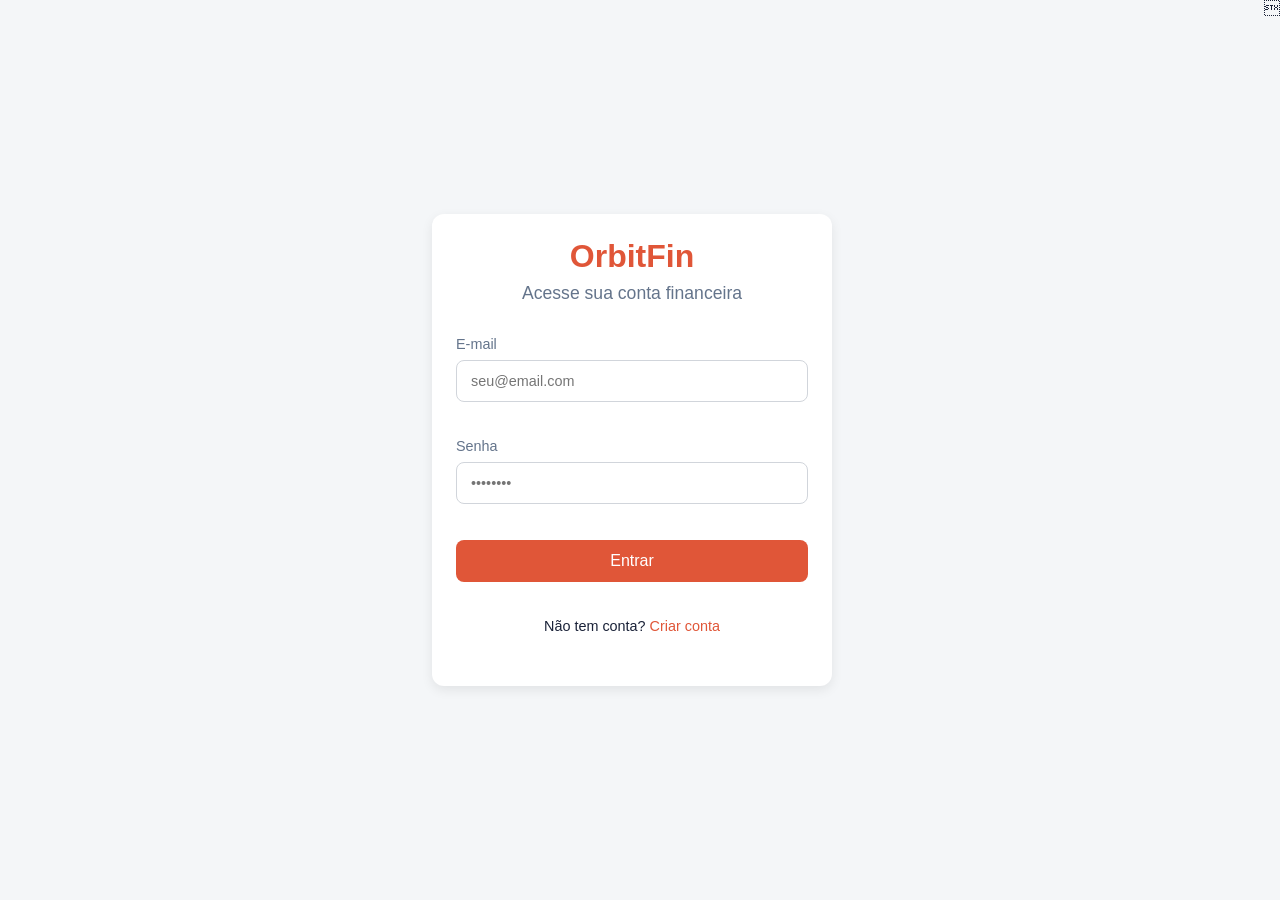
==== commit 4ffcb87a: "Polimento de CSS, correcoes de identidade do usuario e deploy na Vercel CSS (css/style.css: 42.548 -" ====
--- a/index.html
+++ b/index.html
@@ -15,9 +15,9 @@
                 <h2>OrbitFin</h2>
             </div>
             <div class="user-profile">
-                <div class="avatar" id="sidebarAvatar">LJ</div>
+                <div class="avatar" id="sidebarAvatar">—</div>
                 <div class="user-info">
-                    <span class="name" id="sidebarName">Luciano Junior</span>
+                    <span class="name" id="sidebarName">—</span>
                     <span class="role">Usuário</span>
                 </div>
             </div>
@@ -49,7 +49,7 @@
     <!-- Main Content -->
     <main class="content">
         <header class="welcome">
-            <h1>Bem-vindo, <span id="welcomeName">Luciano!</span></h1>
+            <h1>Bem-vindo, <span id="welcomeName">—</span></h1>
             <p>Seu resumo financeiro em tempo real</p>
         </header>
         
@@ -149,6 +149,7 @@
         </div>
     </main>
     
+    <script src="js/orbitfin-ui.js"></script>
     <script>
         document.addEventListener('DOMContentLoaded', () => {
             const BASE_URL = 'https://x8ki-letl-twmt.n7.xano.io';
@@ -159,6 +160,7 @@
                 window.location.href = 'login.html';
                 return;
             }
+
             
             // DOM elements
             const welcomeName = document.getElementById('welcomeName');
@@ -215,8 +217,8 @@
                     return await response.json();
                 } catch (error) {
                     console.error('Erro ao buscar dados do usuário:', error);
-                    // Fallback to default
-                    return { first_name: 'Luciano', last_name: 'Junior', email: '' };
+                    // Sem dados do usuario: nao inventa um nome real
+                    return null;
                 }
             }
             
@@ -241,14 +243,9 @@
             
             // Update welcome and sidebar with user data
             function updateUserUI(userData) {
-                const firstName = userData.first_name || '';
-                const lastName = userData.last_name || '';
-                const fullName = `${firstName} ${lastName}`.trim() || 'Usuário';
-                welcomeName.textContent = `${firstName}!`;
-                sidebarName.textContent = fullName;
-                // Set avatar initials
-                const initials = (firstName.charAt(0) + lastName.charAt(0)).toUpperCase() || 'LJ';
-                sidebarAvatar.textContent = initials;
+                // OrbitFinUI trata `name` (o que o backend devolve) e
+                // first_name/last_name apenas como compatibilidade.
+                OrbitFinUI.fillUserIdentity(userData);
             }
             
             // Update Saldo Total and Contas
@@ -512,13 +509,18 @@
             async function renderDashboard() {
                 try {
                     // Fetch user data and transactions in parallel
-                    const [userData, transactions] = await Promise.all([
+                    // allSettled e nao all: uma falha nas transacoes nao pode
+                    // apagar a identidade do usuario no sidebar.
+                    const [resUsuario, resTransacoes] = await Promise.allSettled([
                         fetchUserData(),
                         fetchTransactions()
                     ]);
-                    
-                    // Update UI
-                    updateUserUI(userData);
+
+                    updateUserUI(resUsuario.status === 'fulfilled' ? resUsuario.value : null);
+
+                    if (resTransacoes.status === 'rejected') throw resTransacoes.reason;
+                    const transactions = resTransacoes.value;
+
                     updateBalanceAndAccounts(transactions);
                     updateRevenueExpenseChart(transactions);
                     updateLimitChart(transactions);
@@ -526,8 +528,27 @@
                     updateCategoryExpenses(transactions);
                 } catch (error) {
                     console.error('Erro ao renderizar dashboard:', error);
-                    // Show error messages in the cards? We'll just log for now.
-                    // Optionally, we could set error states in each card.
+                    // Sem isto o painel ficava zerado e parecia "sem dados",
+                    // quando na verdade a requisicao tinha falhado.
+                    // Nao deixar "R$ 0,00" no lugar: saldo zero falso engana
+                    // mais do que um aviso de falha.
+                    if (totalBalanceEl) totalBalanceEl.textContent = '—';
+                    if (connectedAccountsEl) connectedAccountsEl.textContent = 'dados indisponíveis';
+                    OrbitFinUI.showDataError(
+                        barsWrapper,
+                        'Não foi possível carregar receitas e despesas.',
+                        renderDashboard
+                    );
+                    OrbitFinUI.showDataError(
+                        recentTransactionsBody,
+                        'Não foi possível carregar suas transações.',
+                        renderDashboard
+                    );
+                    OrbitFinUI.showDataError(
+                        categoryExpensesContainer,
+                        'Não foi possível carregar os gastos por categoria.',
+                        renderDashboard
+                    );
                 }
             }
             
--- a/css/style.css
+++ b/css/style.css
@@ -1,12 +1,33 @@
 :root {
-    --primaria: #E05638;      /* Terracota */
-    --secundaria: #1A2238;    /* Azul Marinho */
-    --fundo: #F4F6F8;         /* Cinza Claro */
+    /* Marca */
+    --primaria: #E05638;         /* Terracota */
+    --primaria-hover: #C4452E;   /* Terracota escuro (hover/active) */
+    --secundaria: #1A2238;       /* Azul Marinho */
+
+    /* Superficies */
+    --fundo: #F4F6F8;            /* Fundo da aplicacao */
     --branco: #FFFFFF;
-    --cinza-claro: #A0AEC0;   /* Cinza claro para links inativos */
-    --cinza-escuro: #64748b;  /* Cinza médio para texto secundário */
-    --verde: #10B981;         /* Verde para valores positivos */
-    --vermelho: #EF4444;      /* Vermelho para valores negativos */
+
+    /* Escala de cinza */
+    --cinza-50: #F8FAFC;         /* superficie sutil */
+    --cinza-100: #F3F4F6;        /* hover de linha/zebra */
+    --cinza-200: #E5E7EB;        /* bordas e divisores */
+    --cinza-300: #D1D5DB;        /* bordas de input */
+    --cinza-claro: #A0AEC0;      /* links inativos */
+    --cinza-escuro: #64748B;     /* texto secundario */
+
+    /* Espacamento (grade de 4px, 1rem = 16px) */
+    --space-1: 0.25rem;          /* 4px  */
+    --space-2: 0.5rem;           /* 8px  */
+    --space-3: 0.75rem;          /* 12px */
+    --space-4: 1rem;             /* 16px */
+    --space-5: 1.25rem;          /* 20px */
+    --space-6: 1.5rem;           /* 24px */
+    --space-8: 2rem;             /* 32px */
+
+    /* Semantica */
+    --verde: #10B981;            /* valores positivos */
+    --vermelho: #EF4444;         /* valores negativos */
 }
 
 * {
@@ -21,6 +42,7 @@
     background-color: var(--fundo);
     color: var(--secundaria);
     font-family: 'Segoe UI', Tahoma, Geneva, Verdana, sans-serif;
+    align-items: flex-start;
 }
 
 /* Sidebar - CORREÇÃO DO LAYOUT */
@@ -34,7 +56,8 @@
     display: flex;
     flex-direction: column;
     justify-content: space-between;
-    padding: 20px 0;
+    padding: var(--space-5) 0;
+    align-self: stretch;
 }
 
 /* Sidebar Top - Logo, Perfil e Menu Principal */
@@ -48,8 +71,8 @@
 .sidebar-top .user-profile {
     display: flex;
     align-items: center;
-    gap: 0.75rem;
-    margin-bottom: 1.5rem;
+    gap: var(--space-3);
+    margin-bottom: var(--space-6);
 }
 .sidebar-top .user-profile .avatar {
     width: 48px;
@@ -83,7 +106,7 @@
     border: none;
     height: 1px;
     background-color: rgba(255,255,255,0.1);
-    margin: 20px 15px;
+    margin: var(--space-5) 15px;
 }
 
 /* Menu Principal */
@@ -102,12 +125,12 @@
 .sidebar-top .main-nav a {
     display: flex;
     align-items: center;
-    gap: 12px;
+    gap: var(--space-3);
     color: var(--branco);
     text-decoration: none;
     font-weight: 500;
     font-size: 1rem;
-    padding: 12px 20px;
+    padding: var(--space-3) var(--space-5);
     transition: background-color 0.2s, opacity 0.2s;
     width: 100%;
     box-sizing: border-box;
@@ -122,8 +145,8 @@
     background-color: var(--fundo); /* MESMA COR DO BODY */
     color: var(--secundaria);       /* TEXTO E ICONE AZUL MARINHO */
     border-radius: 30px 0 0 30px;  /* ARREDONDADO ESQUERDA, RETO DIREITA */
-    margin-left: 20px;              /* MARGEM PARA NAO COLAR NA BORDA ESQUERDA */
-    padding: 12px 20px;             /* PADDING INTERNO */
+    margin-left: var(--space-5);              /* MARGEM PARA NAO COLAR NA BORDA ESQUERDA */
+    padding: var(--space-3) var(--space-5);             /* PADDING INTERNO */
     width: calc(100% - 20px);       /* LARGURA AJUSTADA PARA COMPENSAR MARGEM */
     display: block;
 }
@@ -154,12 +177,12 @@
 .sidebar-bottom .footer-nav a {
     display: flex;
     align-items: center;
-    gap: 12px;
+    gap: var(--space-3);
     color: var(--branco);
     text-decoration: none;
     font-weight: 500;
     font-size: 1rem;
-    padding: 12px 20px;
+    padding: var(--space-3) var(--space-5);
     border-radius: 30px 0 0 30px;
     transition: background-color 0.2s, opacity 0.2s;
     width: 100%;
@@ -172,20 +195,22 @@
 /* Conteúdo Principal - CORREÇÃO DA SOBREPOSICAO */
 .content {
     flex: 1;
-    margin-left: 260px; /* MARGEM IGUAL A LARGURA DA SIDEBAR */
-    padding: 2rem;
+    margin-left: 260px;
+    padding: var(--space-8);
     width: calc(100% - 260px);
     box-sizing: border-box;
+    min-height: auto;
+    height: auto;
 }
 
 /* Cabeçalho de boas-vindas */
 .welcome {
-    margin-bottom: 2rem;
+    margin-bottom: var(--space-8);
 }
 .welcome h1 {
     font-size: 2rem;
     color: var(--secundaria);
-    margin-bottom: 0.5rem;
+    margin-bottom: var(--space-2);
 }
 .welcome p {
     color: var(--cinza-escuro);
@@ -197,19 +222,19 @@
     background: var(--branco);
     border-radius: 16px;
     box-shadow: 0 4px 12px rgba(0,0,0,0.08);
-    padding: 1.5rem;
-    margin-bottom: 1.5rem;
+    padding: var(--space-6);
+    margin-bottom: var(--space-6);
     height: 100%;
     display: flex;
     flex-direction: column;
 }
 .card h2 {
     color: var(--secundaria);
-    margin-bottom: 1rem;
+    margin-bottom: var(--space-4);
     font-size: 1.5rem;
     display: flex;
     align-items: center;
-    gap: 0.5rem;
+    gap: var(--space-2);
 }
 
 /* AI Insights Card - Destaque com cor primária */
@@ -230,8 +255,8 @@
 .dashboard-grid {
     display: grid;
     grid-template-columns: repeat(3, 1fr);
-    gap: 24px;
-    margin-bottom: 2rem;
+    gap: var(--space-6);
+    margin-bottom: var(--space-8);
 }
 
 /* Card Content */
@@ -246,23 +271,23 @@
     font-size: 2.5rem;
     font-weight: bold;
     color: var(--secundaria);
-    margin: 1rem 0;
+    margin: var(--space-4) 0;
 }
 .bancos-conectados {
     display: flex;
     align-items: center;
-    gap: 12px;
-    margin-top: 12px;
+    gap: var(--space-3);
+    margin-top: var(--space-3);
 }
 .banco-badge {
     width: 32px;
     height: 32px;
     border-radius: 50%;
-    background-color: #F3F4F6;
+    background-color: var(--cinza-100);
     display: flex;
     align-items: center;
     justify-content: center;
-    color: #1A2238;
+    color: var(--secundaria);
     font-size: 0.9rem;
 }
 .banco-badge i {
@@ -273,7 +298,7 @@
 }
 .texto-contas {
     font-size: 0.85rem;
-    color: #6B7280;
+    color: var(--cinza-escuro);
     font-weight: 500;
 }
 
@@ -292,7 +317,7 @@
     align-items: flex-end;
     height: 120px;
     padding-bottom: 5px;
-    border-bottom: 1px solid #E5E7EB;
+    border-bottom: 1px solid var(--cinza-200);
 }
 .bar-group {
     display: flex;
@@ -302,25 +327,30 @@
 }
 .bar {
     width: 7px;
-    border-radius: 4px 4px 0 0;
+    border-radius: 4px;
+    flex: 1;
+    height: 8px;
+    background-color: var(--cinza-200);
+    overflow: hidden;
+    margin: 0 var(--space-2);
 }
 .bar.receita {
-    background-color: #1A2238;
+    background-color: var(--secundaria);
 }
 .bar.despesa {
-    background-color: #E05638;
+    background-color: var(--primaria);
 }
 .chart-months {
     display: flex;
     justify-content: space-between;
     font-size: 0.75rem;
-    color: #6B7280;
-    margin-top: 8px;
-    padding: 0 4px;
+    color: var(--cinza-escuro);
+    margin-top: var(--space-2);
+    padding: 0 var(--space-1);
 }
 .chart-legend {
     display: flex;
-    gap: 20px;
+    gap: var(--space-5);
     margin-top: 14px;
     justify-content: center;
     font-size: 0.85rem;
@@ -337,14 +367,14 @@
     border-radius: 50%;
     display: inline-block;
 }
-.receita-dot { background-color: #1A2238; }
-.despesa-dot { background-color: #E05638; }
+.receita-dot { background-color: var(--secundaria); }
+.despesa-dot { background-color: var(--primaria); }
 
 /* Card 3: Limites de Gastos */
 .mini-line-chart {
     position: relative;
     height: 80px;
-    margin: 1.5rem 0;
+    margin: var(--space-6) 0;
 }
 .chart-point {
     position: absolute;
@@ -364,16 +394,16 @@
 .chart-labels {
     display: flex;
     justify-content: space-between;
-    margin-top: 0.5rem;
+    margin-top: var(--space-2);
     font-size: 0.75rem;
     color: var(--cinza-escuro);
 }
 .category-selector {
-    margin-top: 1rem;
+    margin-top: var(--space-4);
 }
 .category-selector select {
     width: 100%;
-    padding: 0.5rem;
+    padding: var(--space-2);
     border: 1px solid #ddd;
     border-radius: 8px;
     background-color: var(--branco);
@@ -389,24 +419,31 @@
 /* Card 4: Transações Recentes */
 .transactions-table {
     width: 100%;
-    border-collapse: collapse;
-    margin-top: 1rem;
+    border-collapse: separate;
+    margin-top: var(--space-6);
+    border-spacing: 0;
+    background: var(--branco);
+    border-radius: 12px;
+    overflow: hidden;
+    box-shadow: 0 2px 8px rgba(0,0,0,0.05);
 }
 .transactions-table th,
 .transactions-table td {
-    padding: 0.75rem 1rem;
+    padding: var(--space-3) var(--space-4);
     text-align: left;
-    border-bottom: 1px solid #eee;
+    border-bottom: 1px solid var(--cinza-200);
 }
 .transactions-table th {
-    background-color: #f8fafc;
+    background-color: var(--cinza-claro);
     font-weight: 600;
-    color: var(--cinza-escuro);
+    color: var(--secundaria);
     text-transform: uppercase;
-    font-size: 0.75rem;
+    font-size: 0.85rem;
+    text-align: left;
+    padding: 14px var(--space-4);
 }
 .transactions-table tbody tr:hover {
-    background-color: #f8fafc;
+    background-color: var(--cinza-50);
 }
 .transactions-table .valor-positivo {
     color: var(--verde);
@@ -421,7 +458,7 @@
 .progress-category {
     display: flex;
     align-items: center;
-    margin-bottom: 1.25rem;
+    margin-bottom: var(--space-5);
 }
 .progress-category:last-child {
     margin-bottom: 0;
@@ -434,10 +471,11 @@
 .progress-bar {
     flex: 1;
     height: 8px;
-    background-color: #eee;
+    background-color: var(--cinza-200);
     border-radius: 4px;
     overflow: hidden;
-    margin: 0 1rem;
+    margin: 0 var(--space-4);
+    width: 100%;
 }
 .progress-fill {
     height: 100%;
@@ -456,8 +494,7 @@
 @media (max-width: 1024px) {
     .dashboard-grid {
         grid-template-columns: repeat(2, 1fr);
-    }
-}
+    }}
 
 @media (max-width: 768px) {
     .sidebar {
@@ -466,7 +503,7 @@
     .content {
         margin-left: 200px;
         width: calc(100% - 200px);
-        padding: 1.5rem;
+        padding: var(--space-6);
     }
     .dashboard-grid {
         grid-template-columns: 1fr;
@@ -490,8 +527,7 @@
     }
     .saldo-total-card .valor {
         font-size: 2rem;
-    }
-}
+    }}
 /* Limits of Expenses Card - Interactivity */
 .limits-card {
     position: relative;
@@ -499,69 +535,17 @@
     overflow: hidden;
 }
 .filter-container {
-    margin-top: 12px;
-    margin-bottom: 15px;
+    margin-top: var(--space-3);
+    margin-bottom: var(--space-5);
 }
 .filter-container select {
     width: 100%;
     padding: 10px 14px;
-    border: 1px solid #D1D5DB;
+    border: 1px solid var(--cinza-300);
     border-radius: 8px;
-    background-color: #FFFFFF;
-    color: #1A2238;
-    font-size: 0.9rem;
-    outline: none;
-    cursor: pointer;
-}
-.line-chart-container {
-    position: relative;
-    height: 90px;
-    margin-top: 10px;
-}
-.line-svg {
-    width: 100%;
-    height: 100%;
-    overflow: visible;
-}
-#chartPath {
-    transition: d 0.4s ease-in-out; /* Animação suave ao trocar de categoria */
-}
-.chart-points {
-    position: absolute;
-    top: 0;
-    left: 0;
-    width: 100%;
-    height: 100%;
-    pointer-events: none;
-}
-.point {
-    position: absolute;
-    width: 8px;
-    height: 8px;
-    background-color: #E05638;
-    border-radius: 50%;
-    transform: translate(-50%, 50%);
-}
-
-/* Limits of Expenses Card - Clean SVG */
-.limits-card {
-    position: relative;
-    padding-bottom: 36px !important;
-    overflow: hidden;
-}
-.filter-container {
-    margin-top: 12px;
-    margin-bottom: 20px;
-}
-.filter-container select {
-    width: 100%;
-    padding: 10px 14px;
-    border: 1px solid #D1D5DB;
-    border-radius: 8px;
-    background-color: #FFFFFF;
-    color: #1A2238;
-    font-size: 0.9rem;
-    outline: none;
+    background-color: var(--branco);
+    color: var(--secundaria);
+    font-size: 0.9rem;
     cursor: pointer;
 }
 .line-chart-container {
@@ -578,41 +562,33 @@
 #chartPath {
     transition: d 0.4s ease-in-out;
 }
-
-/* Transaction Table Styles */
-.transactions-table {
-    width: 100%;
-    border-collapse: separate;
-    border-spacing: 0;
-    margin-top: 1.5rem;
-    background: var(--branco);
-    border-radius: 12px;
-    overflow: hidden;
-    box-shadow: 0 2px 8px rgba(0,0,0,0.05);
-}
-.transactions-table th {
-    background-color: var(--cinza-claro);
-    color: var(--secundaria);
-    font-weight: 600;
-    text-align: left;
-    padding: 14px 16px;
-    text-transform: uppercase;
-    font-size: 0.85rem;
+.chart-points {
+    position: absolute;
+    top: 0;
+    left: 0;
+    width: 100%;
+    height: 100%;
+    pointer-events: none;
+}
+.point {
+    position: absolute;
+    width: 8px;
+    height: 8px;
+    background-color: var(--primaria);
+    border-radius: 50%;
+    transform: translate(-50%, 50%);
 }
 .transactions-table td {
-    padding: 14px 16px;
-    border-bottom: 1px solid #eee;
+    padding: 14px var(--space-4);
+    border-bottom: 1px solid var(--cinza-200);
     color: var(--cinza-escuro);
 }
 .transactions-table tbody tr:last-child td {
     border-bottom: none;
 }
-.transactions-table tbody tr:hover {
-    background-color: #f8fafc;
-}
 .category-tag {
     display: inline-block;
-    padding: 2px 8px;
+    padding: 2px var(--space-2);
     border-radius: 12px;
     font-size: 0.75rem;
     font-weight: 500;
@@ -632,31 +608,32 @@
     font-size: 0.75rem;
     margin: 0 2px;
 }
-.transactions-table .action-btn.small { padding: 1px 4px; font-size: 0.7rem; }
+.transactions-table .action-btn.small { padding: 1px var(--space-1); font-size: 0.7rem; }
 /* Filters and actions bar */
 .actions-filters {
     display: flex;
     justify-content: space-between;
     flex-wrap: wrap;
-    gap: 1rem;
-    margin-bottom: 1.5rem;
+    gap: var(--space-4);
+    margin-bottom: var(--space-6);
+    align-items: flex-start;
 }
 .actions-left .action-btn {
     display: inline-flex;
     align-items: center;
     gap: 6px;
-    padding: 10px 16px;
+    padding: 10px var(--space-4);
     border-radius: 10px;
     text-decoration: none;
     font-weight: 500;
-    margin-right: 0.5rem;
+    margin-right: var(--space-2);
     transition: background-color 0.2s;
 }
 .actions-left .nova-receita {
     background: var(--primaria);
     color: var(--branco);
 }
-.actions-left .nova-receita:hover { background: #c4452e; }
+.actions-left .nova-receita:hover { background: var(--primaria-hover); }
 .actions-left .nova-despesa {
     background: var(--secundaria);
     color: var(--branco);
@@ -664,8 +641,9 @@
 .actions-left .nova-despesa:hover { background: #151c2e; }
 .filters-right {
     display: flex;
-    gap: 1rem;
+    gap: var(--space-4);
     flex-wrap: wrap;
+    align-items: center;
 }
 .filter-input {
     display: flex;
@@ -673,15 +651,15 @@
     min-width: 140px;
 }
 .filter-input label {
-    margin-bottom: 4px;
+    margin-bottom: var(--space-1);
     font-weight: 500;
     color: var(--cinza-escuro);
     font-size: 0.85rem;
 }
 .filter-input input,
 .filter-input select {
-    padding: 8px 10px;
-    border: 1px solid #D1D5DB;
+    padding: var(--space-2) 10px;
+    border: 1px solid var(--cinza-300);
     border-radius: 6px;
     background: var(--branco);
     color: var(--secundaria);
@@ -693,55 +671,15 @@
     border-color: var(--primaria);
     box-shadow: 0 0 0 2px rgba(224,86,56,0.2);
 }
-
-/* Final adjustments for Transactions screen */
-.actions-filters {
-    display: flex;
-    justify-content: space-between;
-    align-items: flex-start;
+.actions-left {
+    display: flex;
+    gap: var(--space-2);
+    align-items: center;
     flex-wrap: wrap;
-    gap: 1rem;
-}
-.actions-left {
-    display: flex;
-    gap: 0.5rem;
-    align-items: center;
-    flex-wrap: wrap;
-}
-.filters-right {
-    display: flex;
-    gap: 1rem;
-    align-items: center;
-    flex-wrap: wrap;
-}
-.filter-input {
-    display: flex;
-    flex-direction: column;
-}
-.filter-input label {
-    margin-bottom: 4px;
-    font-weight: 500;
-    color: var(--cinza-escuro);
-    font-size: 0.85rem;
-}
-.filter-input input,
-.filter-input select {
-    padding: 8px 10px;
-    border: 1px solid #D1D5DB;
-    border-radius: 6px;
-    background: var(--branco);
-    color: var(--secundaria);
-    font-size: 0.9rem;
-}
-.filter-input input:focus,
-.filter-input select:focus {
-    outline: none;
-    border-color: var(--primaria);
-    box-shadow: 0 0 0 2px rgba(224,86,56,0.2);
 }
 /* Ensure card wrappers have proper margin */
 .content > .card {
-    margin-bottom: 1.5rem;
+    margin-bottom: var(--space-6);
 }
 
 /* Transactions page specific styles */
@@ -751,17 +689,17 @@
 }
 /* Tabs styling */
 .tabs-card {
-    margin-top: 1rem;
+    margin-top: 0;
 }
 .tabs {
     display: flex;
-    border-bottom: 1px solid #eee;
+    border-bottom: 1px solid var(--cinza-200);
     margin-bottom: 0;
 }
 .tab-btn {
     background: transparent;
     border: none;
-    padding: 12px 16px;
+    padding: var(--space-3) var(--space-4);
     font-size: 0.9rem;
     font-weight: 500;
     color: var(--cinza-escuro);
@@ -787,7 +725,7 @@
 }
 .tab-pane {
     display: none;
-    padding-top: 1rem;
+    padding-top: var(--space-4);
 }
 .tab-pane.active {
     display: block;
@@ -795,17 +733,6 @@
 /* Ensure table inside tabs has no extra margin */
 .tab-pane .transactions-table {
     margin-top: 0;
-}
-
-/* Ensure tab panes are hidden/shown via JS, but also set default */
-.tab-pane {
-    display: none;
-}
-.tab-pane.active {
-    display: block;
-}
-/* Also ensure tables inside are displayed as table (default) */
-.tab-pane .transactions-table {
     display: table;
     width: 100%;
 }
@@ -816,13 +743,13 @@
     justify-content: space-between;
     align-items: center;
     flex-wrap: wrap;
-    gap: 1rem;
-    margin-bottom: 1.5rem;
+    gap: var(--space-4);
+    margin-bottom: 0;
 }
 .actions-header .action-btn.nova-categoria {
     background: var(--primaria);
     color: var(--branco);
-    padding: 10px 16px;
+    padding: 10px var(--space-4);
     border-radius: 10px;
     text-decoration: none;
     font-weight: 500;
@@ -832,7 +759,7 @@
     transition: background-color 0.2s;
 }
 .actions-header .action-btn.nova-categoria:hover {
-    background: #c4452e;
+    background: var(--primaria-hover);
 }
 .actions-header .filter-input {
     display: flex;
@@ -840,14 +767,14 @@
     min-width: 180px;
 }
 .actions-header .filter-input label {
-    margin-bottom: 4px;
+    margin-bottom: var(--space-1);
     font-weight: 500;
     color: var(--cinza-escuro);
     font-size: 0.85rem;
 }
 .actions-header .filter-input input {
-    padding: 8px 10px;
-    border: 1px solid #D1D5DB;
+    padding: var(--space-2) 10px;
+    border: 1px solid var(--cinza-300);
     border-radius: 6px;
     background: var(--branco);
     color: var(--secundaria);
@@ -861,13 +788,13 @@
 .categories-grid {
     display: grid;
     grid-template-columns: repeat(auto-fit, minmax(260px, 1fr));
-    gap: 1.5rem;
+    gap: var(--space-6);
 }
 .category-card {
     background: var(--branco);
     border-radius: 16px;
     box-shadow: 0 4px 12px rgba(0,0,0,0.08);
-    padding: 1.5rem;
+    padding: var(--space-6);
     display: flex;
     flex-direction: column;
     height: 100%;
@@ -884,7 +811,7 @@
     align-items: center;
     justify-content: center;
     font-size: 1.5rem;
-    margin-bottom: 1rem;
+    margin-bottom: var(--space-4);
     flex-shrink: 0;
 }
 .category-icon i {
@@ -898,7 +825,7 @@
     flex-direction: column;
 }
 .category-info h3 {
-    margin: 0 0 0.5rem 0;
+    margin: 0 0 var(--space-2) 0;
     font-size: 1.25rem;
     color: var(--secundaria);
 }
@@ -908,28 +835,15 @@
     text-transform: capitalize;
 }
 .category-budget {
-    margin-top: 1rem;
-    display: flex;
-    flex-direction: column;
-    gap: 0.5rem;
+    margin-top: var(--space-4);
+    display: flex;
+    flex-direction: column;
+    gap: var(--space-2);
 }
 .budget-label {
     font-size: 0.85rem;
     color: var(--cinza-escuro);
     font-weight: 500;
-}
-.progress-bar {
-    width: 100%;
-    height: 8px;
-    background-color: #eee;
-    border-radius: 4px;
-    overflow: hidden;
-}
-.progress-fill {
-    height: 100%;
-    background-color: var(--primaria);
-    border-radius: 4px;
-    transition: width 0.3s ease;
 }
 .category-card.despesa .progress-fill { background-color: var(--vermelho); }
 .category-card.receita .progress-fill { background-color: var(--verde); }
@@ -941,13 +855,13 @@
 .category-actions {
     margin-top: auto;
     display: flex;
-    gap: 0.5rem;
+    gap: var(--space-2);
     flex-wrap: wrap;
 }
 .category-actions .action-btn {
     flex: 1;
     min-width: 80px;
-    padding: 8px 12px;
+    padding: var(--space-2) var(--space-3);
     border-radius: 8px;
     text-decoration: none;
     font-size: 0.85rem;
@@ -956,11 +870,11 @@
     transition: background-color 0.2s;
 }
 .category-actions .action-btn:nth-child(1) { /* Editar */
-    background: #f3f4f6;
+    background: var(--cinza-100);
     color: var(--cinza-escuro);
 }
 .category-actions .action-btn:nth-child(1):hover {
-    background: #e5e7eb;
+    background: var(--cinza-200);
 }
 .category-actions .action-btn:nth-child(2) { /* Excluir */
     background: #fef2f2;
@@ -981,74 +895,14 @@
     .actions-header .action-btn.nova-categoria {
         width: 100%;
         justify-content: center;
-    }
-}
-
-/* Tabs for categories page */
-.tabs-card {
-    margin-top: 0;
-}
-.tabs {
-    display: flex;
-    border-bottom: 1px solid #eee;
-    margin-bottom: 0;
-}
-.tab-btn {
-    background: transparent;
-    border: none;
-    padding: 12px 16px;
-    font-size: 0.9rem;
-    font-weight: 500;
-    color: var(--cinza-escuro);
-    cursor: pointer;
-    position: relative;
-    transition: color 0.2s;
-}
-.tab-btn:hover {
-    color: var(--primaria);
-}
-.tab-btn.active {
-    color: var(--primaria);
-    font-weight: 600;
-}
-.tab-btn.active::after {
-    content: '';
-    position: absolute;
-    left: 0;
-    bottom: -1px;
-    width: 100%;
-    height: 3px;
-    background: var(--primaria);
-}
-.tab-pane {
-    display: none;
-    padding-top: 1rem;
-}
-.tab-pane.active {
-    display: block;
-}
+    }}
 .tab-pane .categories-grid {
     margin-top: 0;
-}
-/* Ensure cards inside tabs have height auto */
-.content .card {
-    height: auto;
-    min-height: auto;
-}
-
-/* Goals page styles */
-.actions-header {
-    display: flex;
-    justify-content: space-between;
-    align-items: center;
-    flex-wrap: wrap;
-    gap: 1rem;
-    margin-bottom: 1.5rem;
 }
 .actions-header .action-btn.nova-meta {
     background: var(--primaria);
     color: var(--branco);
-    padding: 10px 16px;
+    padding: 10px var(--space-4);
     border-radius: 10px;
     text-decoration: none;
     font-weight: 500;
@@ -1058,42 +912,18 @@
     transition: background-color 0.2s;
 }
 .actions-header .action-btn.nova-meta:hover {
-    background: #c4452e;
-}
-.actions-header .filter-input {
-    display: flex;
-    flex-direction: column;
-    min-width: 180px;
-}
-.actions-header .filter-input label {
-    margin-bottom: 4px;
-    font-weight: 500;
-    color: var(--cinza-escuro);
-    font-size: 0.85rem;
-}
-.actions-header .filter-input input {
-    padding: 8px 10px;
-    border: 1px solid #D1D5DB;
-    border-radius: 6px;
-    background: var(--branco);
-    color: var(--secundaria);
-    font-size: 0.9rem;
-}
-.actions-header .filter-input input:focus {
-    outline: none;
-    border-color: var(--primaria);
-    box-shadow: 0 0 0 2px rgba(224,86,56,0.2);
+    background: var(--primaria-hover);
 }
 .goals-grid {
     display: grid;
     grid-template-columns: repeat(auto-fit, minmax(280px, 1fr));
-    gap: 1.5rem;
+    gap: var(--space-6);
 }
 .goal-card {
     background: var(--branco);
     border-radius: 16px;
     box-shadow: 0 4px 12px rgba(0,0,0,0.08);
-    padding: 1.5rem;
+    padding: var(--space-6);
     display: flex;
     flex-direction: column;
     height: 100%;
@@ -1106,9 +936,10 @@
     align-items: center;
     justify-center: center;
     font-size: 1.5rem;
-    margin-bottom: 1rem;
+    margin-bottom: var(--space-4);
     flex-shrink: 0;
     background: #f0f9ff;
+    justify-content: center;
 }
 .goal-card .goal-icon i {
     color: var(--primaria);
@@ -1119,22 +950,23 @@
     flex-direction: column;
 }
 .goal-card .goal-info h3 {
-    margin: 0 0 0.5rem 0;
+    margin: 0 0 var(--space-2) 0;
     font-size: 1.25rem;
     color: var(--secundaria);
 }
 .goal-card .goal-info p {
     font-size: 0.9rem;
     color: var(--cinza-escuro);
-    margin: 0 0 1rem 0;
+    margin: 0 0 var(--space-4) 0;
 }
 .goal-card .goal-progress {
-    margin-top: 1rem;
+    margin-top: var(--space-4);
+    margin: var(--space-4) 0;
 }
 .goal-card .progress-label {
     display: flex;
     justify-content: space-between;
-    margin-bottom: 0.5rem;
+    margin-bottom: var(--space-2);
     font-size: 0.9rem;
 }
 .goal-card .progress-label .progress-percent {
@@ -1144,7 +976,7 @@
 .goal-card .progress-bar {
     width: 100%;
     height: 8px;
-    background-color: #eee;
+    background-color: var(--cinza-200);
     border-radius: 4px;
     overflow: hidden;
 }
@@ -1157,13 +989,13 @@
 .goal-card .goal-actions {
     margin-top: auto;
     display: flex;
-    gap: 0.5rem;
+    gap: var(--space-2);
     flex-wrap: wrap;
 }
 .goal-card .goal-actions .action-btn {
     flex: 1;
     min-width: 80px;
-    padding: 8px 12px;
+    padding: var(--space-2) var(--space-3);
     border-radius: 8px;
     text-decoration: none;
     font-size: 0.85rem;
@@ -1171,14 +1003,14 @@
     text-align: center;
     transition: background-color 0.2s;
 }
-.goal-card .goal-actions .action-btn:nth-child(1) { /* Editar */
-    background: #f3f4f6;
+.goal-card .goal-actions .action-btn:nth-child(1) {
+    background: var(--cinza-100);
     color: var(--cinza-escuro);
 }
 .goal-card .goal-actions .action-btn:nth-child(1):hover {
-    background: #e5e7eb;
-}
-.goal-card .goal-actions .action-btn:nth-child(2) { /* Excluir */
+    background: var(--cinza-200);
+}
+.goal-card .goal-actions .action-btn:nth-child(2) {
     background: #fef2f2;
     color: var(--vermelho);
 }
@@ -1197,166 +1029,7 @@
     .actions-header .action-btn.nova-meta {
         width: 100%;
         justify-content: center;
-    }
-}
-
-/* Metas page specific fixes */
-/* Ensure card has auto height */
-.content .card {
-    height: auto;
-    min-height: auto;
-}
-/* Actions header inside card */
-.actions-header {
-    display: flex;
-    justify-content: space-between;
-    align-items: center;
-    flex-wrap: wrap;
-    gap: 1rem;
-    margin-bottom: 0; /* remove bottom margin since card provides padding */
-}
-.actions-header .action-btn.nova-meta {
-    background: var(--primaria);
-    color: var(--branco);
-    padding: 10px 16px;
-    border-radius: 10px;
-    text-decoration: none;
-    font-weight: 500;
-    display: inline-flex;
-    align-items: center;
-    gap: 6px;
-    transition: background-color 0.2s;
-}
-.actions-header .action-btn.nova-meta:hover {
-    background: #c4452e;
-}
-.actions-header .filter-input {
-    display: flex;
-    flex-direction: column;
-    min-width: 180px;
-}
-.actions-header .filter-input label {
-    margin-bottom: 4px;
-    font-weight: 500;
-    color: var(--cinza-escuro);
-    font-size: 0.85rem;
-}
-.actions-header .filter-input input {
-    padding: 8px 10px;
-    border: 1px solid #D1D5DB;
-    border-radius: 6px;
-    background: var(--branco);
-    color: var(--secundaria);
-    font-size: 0.9rem;
-}
-.actions-header .filter-input input:focus {
-    outline: none;
-    border-color: var(--primaria);
-    box-shadow: 0 0 0 2px rgba(224,86,56,0.2);
-}
-/* Goals grid */
-.goals-grid {
-    display: grid;
-    grid-template-columns: repeat(auto-fit, minmax(280px, 1fr));
-    gap: 1.5rem;
-}
-/* Goal card */
-.goal-card {
-    background: var(--branco);
-    border-radius: 16px;
-    box-shadow: 0 4px 12px rgba(0,0,0,0.08);
-    padding: 1.5rem;
-    display: flex;
-    flex-direction: column;
-    height: 100%;
-}
-.goal-card .goal-icon {
-    width: 48px;
-    height: 48px;
-    border-radius: 12px;
-    display: flex;
-    align-items: center;
-    justify-content: center;
-    font-size: 1.5rem;
-    margin-bottom: 1rem;
-    flex-shrink: 0;
-    background: #f0f9ff;
-}
-.goal-card .goal-icon i {
-    color: var(--primaria);
-}
-.goal-card .goal-info {
-    flex: 1;
-    display: flex;
-    flex-direction: column;
-}
-.goal-card .goal-info h3 {
-    margin: 0 0 0.5rem 0;
-    font-size: 1.25rem;
-    color: var(--secundaria);
-}
-.goal-card .goal-info p {
-    font-size: 0.9rem;
-    color: var(--cinza-escuro);
-    margin: 0 0 1rem 0;
-}
-.goal-card .goal-progress {
-    margin: 1rem 0;
-}
-.goal-card .progress-label {
-    display: flex;
-    justify-content: space-between;
-    margin-bottom: 0.5rem;
-    font-size: 0.9rem;
-}
-.goal-card .progress-label .progress-percent {
-    font-weight: 600;
-    color: var(--primaria);
-}
-.goal-card .progress-bar {
-    width: 100%;
-    height: 8px;
-    background-color: #eee;
-    border-radius: 4px;
-    overflow: hidden;
-}
-.goal-card .progress-fill {
-    height: 100%;
-    background-color: var(--primaria);
-    border-radius: 4px;
-    transition: width 0.3s ease;
-}
-.goal-card .goal-actions {
-    margin-top: auto;
-    display: flex;
-    gap: 0.5rem;
-    flex-wrap: wrap;
-}
-.goal-card .goal-actions .action-btn {
-    flex: 1;
-    min-width: 80px;
-    padding: 8px 12px;
-    border-radius: 8px;
-    text-decoration: none;
-    font-size: 0.85rem;
-    font-weight: 500;
-    text-align: center;
-    transition: background-color 0.2s;
-}
-.goal-card .goal-actions .action-btn:nth-child(1) { /* Editar */
-    background: #f3f4f6;
-    color: var(--cinza-escuro);
-}
-.goal-card .goal-actions .action-btn:nth-child(1):hover {
-    background: #e5e7eb;
-}
-.goal-card .goal-actions .action-btn:nth-child(2) { /* Excluir */
-    background: #fef2f2;
-    color: var(--vermelho);
-}
-.goal-card .goal-actions .action-btn:nth-child(2):hover {
-    background: #fee2e2;
-}
+    }}
 /* Responsividade */
 @media (max-width: 480px) {
     .goals-grid {
@@ -1369,26 +1042,13 @@
     .actions-header .action-btn.nova-meta {
         width: 100%;
         justify-content: center;
-    }
-}
-
-/* Fix excess whitespace on pages like Metas */
-body {
-    align-items: flex-start; /* Prevent children from stretching to full height */
-}
-.sidebar {
-    align-self: stretch; /* Keep sidebar full height */
-}
-.content {
-    min-height: auto;
-    height: auto;
-}
+    }}
 
 /* Reports page specific styles */
 .reports-grid {
     display: grid;
     grid-template-columns: repeat(auto-fit, minmax(280px, 1fr));
-    gap: 1.5rem;
+    gap: var(--space-6);
 }
 .report-card {
     /* inherits from .card */
@@ -1397,10 +1057,10 @@
     height: 100%;
 }
 .report-header {
-    margin-bottom: 1rem;
+    margin-bottom: var(--space-4);
 }
 .report-header h3 {
-    margin: 0 0 0.5rem 0;
+    margin: 0 0 var(--space-2) 0;
     font-size: 1.25rem;
     color: var(--secundaria);
 }
@@ -1410,13 +1070,13 @@
 }
 .report-body {
     flex: 1;
-    margin-bottom: 1rem;
+    margin-bottom: var(--space-4);
 }
 .stat-block {
     display: flex;
     justify-content: space-between;
-    padding: 0.75rem 0;
-    border-bottom: 1px solid #eee;
+    padding: var(--space-3) 0;
+    border-bottom: 1px solid var(--cinza-200);
 }
 .stat-block:last-child {
     border-bottom: none;
@@ -1434,7 +1094,7 @@
 .chart-placeholder {
     display: flex;
     flex-direction: column;
-    gap: 0.75rem;
+    gap: var(--space-3);
 }
 .bar-item {
     display: flex;
@@ -1445,14 +1105,6 @@
     font-size: 0.85rem;
     color: var(--cinza-escuro);
     min-width: 80px;
-}
-.bar {
-    flex: 1;
-    height: 8px;
-    background-color: #eee;
-    border-radius: 4px;
-    overflow: hidden;
-    margin: 0 0.5rem;
 }
 .fill {
     height: 100%;
@@ -1463,12 +1115,12 @@
 .download-list {
     display: flex;
     flex-direction: column;
-    gap: 0.5rem;
+    gap: var(--space-2);
 }
 .download-item {
     display: flex;
     align-items: center;
-    gap: 0.5rem;
+    gap: var(--space-2);
     font-size: 0.9rem;
     color: var(--cinza-escuro);
 }
@@ -1480,13 +1132,13 @@
 .report-footer {
     margin-top: auto;
     display: flex;
-    gap: 0.5rem;
+    gap: var(--space-2);
     flex-wrap: wrap;
 }
 .report-footer .action-btn {
     flex: 1;
     min-width: 80px;
-    padding: 8px 12px;
+    padding: var(--space-2) var(--space-3);
     border-radius: 8px;
     text-decoration: none;
     font-size: 0.85rem;
@@ -1495,24 +1147,24 @@
     transition: background-color 0.2s;
 }
 .report-footer .action-btn:nth-child(1) { /* first button */
-    background: #f3f4f6;
+    background: var(--cinza-100);
     color: var(--cinza-escuro);
 }
 .report-footer .action-btn:nth-child(1):hover {
-    background: #e5e7eb;
+    background: var(--cinza-200);
 }
 .report-footer .action-btn:nth-child(2) { /* second button */
     background: var(--primaria);
     color: var(--branco);
 }
 .report-footer .action-btn:nth-child(2):hover {
-    background: #c4452e;
+    background: var(--primaria-hover);
 }
 /* Exportar PDF button specific */
 .action-btn.export-pdf {
     background: var(--primaria);
     color: var(--branco);
-    padding: 10px 16px;
+    padding: 10px var(--space-4);
     border-radius: 10px;
     text-decoration: none;
     font-weight: 500;
@@ -1522,19 +1174,14 @@
     transition: background-color 0.2s;
 }
 .action-btn.export-pdf:hover {
-    background: #c4452e;
-}
-/* Ensure container height auto */
-.content .card {
-    height: auto;
-    min-height: auto;
+    background: var(--primaria-hover);
 }
 
 /* Configurations page styles */
 .config-grid {
     display: grid;
     grid-template-columns: repeat(auto-fit, minmax(260px, 1fr));
-    gap: 1.5rem;
+    gap: var(--space-6);
 }
 .config-card {
     /* inherits from .card */
@@ -1543,9 +1190,9 @@
     height: 100%;
 }
 .config-header {
-    margin-bottom: 1rem;
-    padding-bottom: 0.5rem;
-    border-bottom: 1px solid #eee;
+    margin-bottom: var(--space-4);
+    padding-bottom: var(--space-2);
+    border-bottom: 1px solid var(--cinza-200);
 }
 .config-header h3 {
     margin: 0;
@@ -1559,8 +1206,8 @@
     display: flex;
     justify-content: space-between;
     align-items: center;
-    padding: 0.75rem 0;
-    border-bottom: 1px solid #f8fafc;
+    padding: var(--space-3) 0;
+    border-bottom: 1px solid var(--cinza-50);
 }
 .config-item:last-child {
     border-bottom: none;
@@ -1576,8 +1223,8 @@
     color: var(--secundaria);
 }
 .config-select {
-    padding: 6px 8px;
-    border: 1px solid #D1D5DB;
+    padding: 6px var(--space-2);
+    border: 1px solid var(--cinza-300);
     border-radius: 4px;
     background: var(--branco);
     color: var(--secundaria);
@@ -1607,7 +1254,7 @@
     left: 0;
     right: 0;
     bottom: 0;
-    background-color: #ccc;
+    background-color: var(--cinza-300);
     transition: .4s;
     border-radius: 20px;
 }
@@ -1629,13 +1276,13 @@
     transform: translateX(20px);
 }
 .global-action {
-    margin-top: 2rem;
+    margin-top: var(--space-8);
     text-align: center;
 }
 .action-btn.salvar-config {
     background: var(--primaria);
     color: var(--branco);
-    padding: 12px 24px;
+    padding: var(--space-3) var(--space-6);
     border-radius: 10px;
     text-decoration: none;
     font-weight: 500;
@@ -1645,12 +1292,7 @@
     transition: background-color 0.2s;
 }
 .action-btn.salvar-config:hover {
-    background: #c4452e;
-}
-/* Ensure container height auto */
-.content .card {
-    height: auto;
-    min-height: auto;
+    background: var(--primaria-hover);
 }
 
 /* Final touches for configuracoes.html */
@@ -1659,7 +1301,7 @@
     justify-content: space-between;
     align-items: center;
     flex-wrap: wrap;
-    gap: 1rem;
+    gap: var(--space-4);
     align-content: flex-start;
 }
 .page-header h1 {
@@ -1667,71 +1309,20 @@
     font-size: 2rem;
 }
 .page-header p {
-    margin: 0.5rem 0 0 0;
+    margin: var(--space-2) 0 0 0;
     font-size: 1.1rem;
     color: var(--cinza-escuro);
 }
 .page-header .action-btn.salvar-config {
     /* keep existing styling */
 }
-/* Ensure switch is terracota */
-.config-switch {
-    position: relative;
-    display: inline-block;
-    width: 40px;
-    height: 20px;
-}
-.config-switch input {
-    opacity: 0;
-    width: 0;
-    height: 0;
-}
-.config-slider {
-    position: absolute;
-    cursor: pointer;
-    top: 0;
-    left: 0;
-    right: 0;
-    bottom: 0;
-    background-color: #ccc;
-    transition: .4s;
-    border-radius: 20px;
-}
-.config-slider:before {
-    position: absolute;
-    content: "";
-    height: 16px;
-    width: 16px;
-    left: 2px;
-    bottom: 2px;
-    background-color: white;
-    transition: .4s;
-    border-radius: 50%;
-}
-input:checked + .config-slider {
-    background-color: var(--primaria);
-}
-input:checked + .config-slider:before {
-    transform: translateX(20px);
-}
-/* Ensure no excess whitespace */
-body {
-    align-items: flex-start;
-}
-.sidebar {
-    align-self: stretch;
-}
-.content {
-    min-height: auto;
-    height: auto;
-}
 
 /* Card action buttons styling */
 .card-action-btn {
-    background-color: #E05638; /* Terracota oficial do OrbitFin */
-    color: #FFFFFF;
+    background-color: var(--primaria); /* Terracota oficial do OrbitFin */
+    color: var(--branco);
     border: none;
-    padding: 8px 14px;
+    padding: var(--space-2) 14px;
     border-radius: 6px;
     font-size: 0.85rem;
     font-weight: 500;
@@ -1749,12 +1340,12 @@
     justify-content: center;
     width: 100vw;
     height: 100vh;
-    background-color: #f4f6f9;
-    padding: 20px;
+    background-color: var(--fundo);
+    padding: var(--space-5);
 }
 .login-card {
     background: var(--branco);
-    padding: 24px;
+    padding: var(--space-6);
     border-radius: 12px;
     box-shadow: 0 4px 12px rgba(0,0,0,0.08);
     width: 100%;
@@ -1763,7 +1354,7 @@
 /* Form grid layout for signup */
 .login-form {
     display: grid;
-    gap: 12px;
+    gap: var(--space-3);
 }
 @media (min-width: 600px) {
     .login-form:not(#loginForm) {
@@ -1777,13 +1368,12 @@
     .login-form > button,
     .login-form > p.login-footer {
         grid-column: 1 / -1;
-    }
-}
+    }}
 /* Login-specific stacking: force full-width inputs */
 #loginForm {
     display: flex;
     flex-direction: column;
-    gap: 12px;
+    gap: var(--space-3);
 }
 #loginForm .form-group {
     width: 100%;
@@ -1798,11 +1388,11 @@
 }
 .login-header {
     text-align: center;
-    margin-bottom: 2rem;
+    margin-bottom: var(--space-8);
 }
 .login-header h2 {
     color: var(--primaria);
-    margin-bottom: 0.5rem;
+    margin-bottom: var(--space-2);
     font-size: 2rem;
 }
 .login-header p {
@@ -1810,19 +1400,19 @@
     font-size: 1.1rem;
 }
 .login-form .form-group {
-    margin-bottom: 1.5rem;
+    margin-bottom: var(--space-6);
 }
 .login-form label {
     display: block;
-    margin-bottom: 0.5rem;
+    margin-bottom: var(--space-2);
     font-weight: 500;
     color: var(--cinza-escuro);
     font-size: 0.9rem;
 }
 .login-form input {
     width: 100%;
-    padding: 12px 14px;
-    border: 1px solid #D1D5DB;
+    padding: var(--space-3) 14px;
+    border: 1px solid var(--cinza-300);
     border-radius: 8px;
     background: var(--branco);
     color: var(--secundaria);
@@ -1837,7 +1427,7 @@
     background: var(--primaria);
     color: var(--branco);
     border: none;
-    padding: 12px 24px;
+    padding: var(--space-3) var(--space-6);
     border-radius: 8px;
     font-size: 1rem;
     font-weight: 500;
@@ -1846,11 +1436,11 @@
     transition: background-color 0.2s;
 }
 .btn-primary:hover {
-    background: #c4452e;
+    background: var(--primaria-hover);
 }
 .login-footer {
     text-align: center;
-    margin-top: 1.5rem;
+    margin-top: var(--space-6);
     font-size: 0.9rem;
 }
 .login-footer a {
@@ -1865,3 +1455,113 @@
 .error-message {
     min-height: 1.2rem; /* reserve space to avoid layout shift */
 }
+
+/* ===================================================================
+   Estados de interacao
+   Foco visivel por teclado, feedback de clique e estado desabilitado.
+   =================================================================== */
+
+/* Foco por teclado. Controles que ja definem :focus com box-shadow
+   proprio continuam com o deles; isto cobre o resto. */
+a:focus-visible,
+button:focus-visible,
+input:focus-visible,
+select:focus-visible,
+textarea:focus-visible,
+[tabindex]:focus-visible {
+    outline: 2px solid var(--primaria);
+    outline-offset: 2px;
+}
+
+/* Feedback de clique */
+.btn-primary:active,
+.btn-submit:active,
+.btn-cancel:active,
+.btn-revoke:active,
+.card-action-btn:active,
+.action-btn:active,
+.tab-btn:active {
+    transform: translateY(1px);
+}
+
+.btn-primary:active,
+.card-action-btn:active {
+    background-color: var(--primaria-hover);
+}
+
+/* Estado desabilitado */
+button:disabled,
+input:disabled,
+select:disabled,
+textarea:disabled {
+    opacity: 0.55;
+    cursor: not-allowed;
+}
+
+/* Sem resposta de hover/clique quando desabilitado */
+button:disabled:hover,
+button:disabled:active {
+    transform: none;
+}
+
+/* ===================================================================
+   Estados de dados
+   `.empty-state` e `.error` ja eram usadas no HTML mas nunca tiveram
+   estilo; `.data-error` e o aviso de falha com opcao de repetir.
+   =================================================================== */
+
+.empty-state,
+.error,
+.data-error {
+    display: flex;
+    flex-direction: column;
+    align-items: center;
+    justify-content: center;
+    gap: var(--space-3);
+    padding: var(--space-8) var(--space-4);
+    text-align: center;
+    font-size: 0.9rem;
+    line-height: 1.5;
+    color: var(--cinza-escuro);
+}
+
+.empty-state {
+    border: 1px dashed var(--cinza-200);
+    border-radius: 8px;
+    background-color: var(--cinza-50);
+}
+
+.error,
+.data-error {
+    border: 1px solid #FECACA;
+    border-radius: 8px;
+    background-color: #FEF2F2;
+    color: #991B1B;
+}
+
+.data-error-msg {
+    font-weight: 500;
+}
+
+.data-error-retry {
+    padding: var(--space-2) var(--space-4);
+    border: 1px solid currentColor;
+    border-radius: 6px;
+    background: transparent;
+    color: inherit;
+    font-size: 0.85rem;
+    font-weight: 500;
+    cursor: pointer;
+    transition: background-color 0.2s ease;
+}
+
+.data-error-retry:hover {
+    background-color: rgba(153, 27, 27, 0.08);
+}
+
+/* Dentro de tabela o aviso ocupa a celula inteira, sem moldura dupla */
+td > .data-error {
+    border: none;
+    background: transparent;
+    padding: var(--space-6) var(--space-4);
+}
